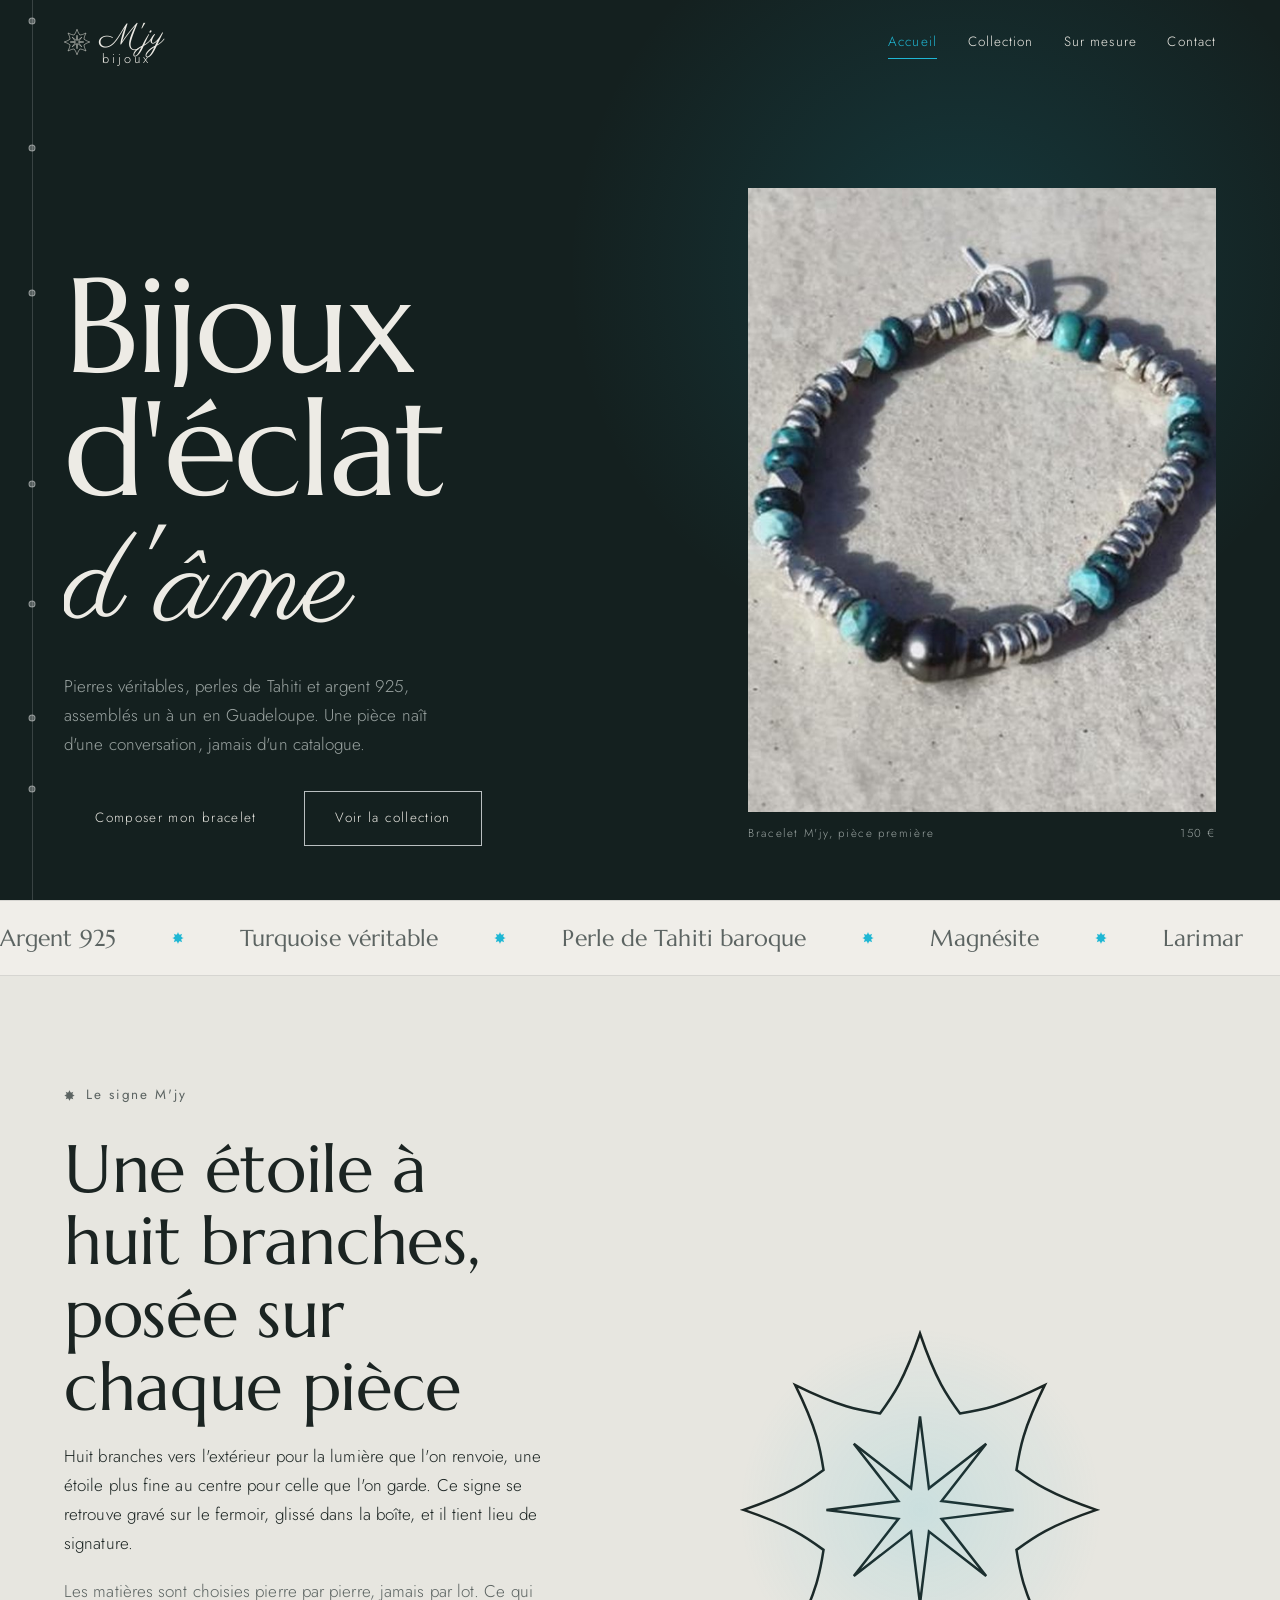
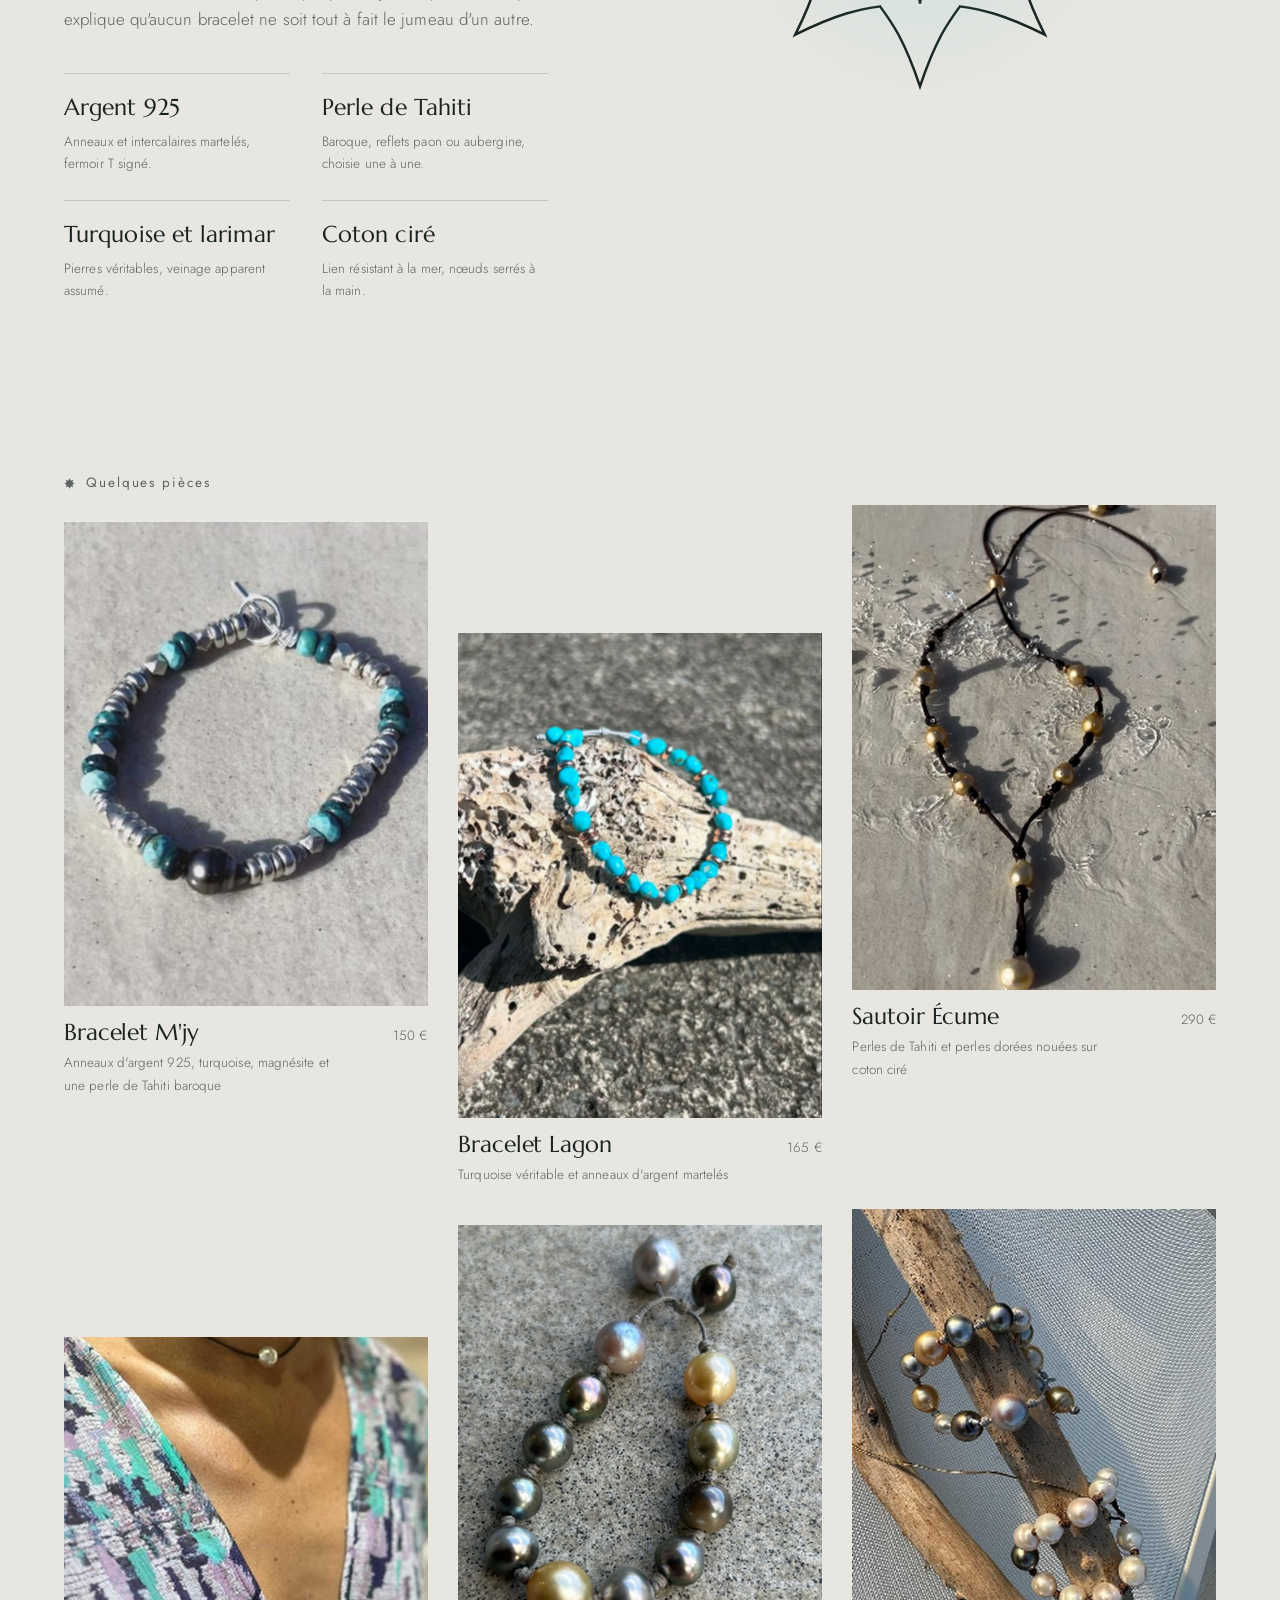
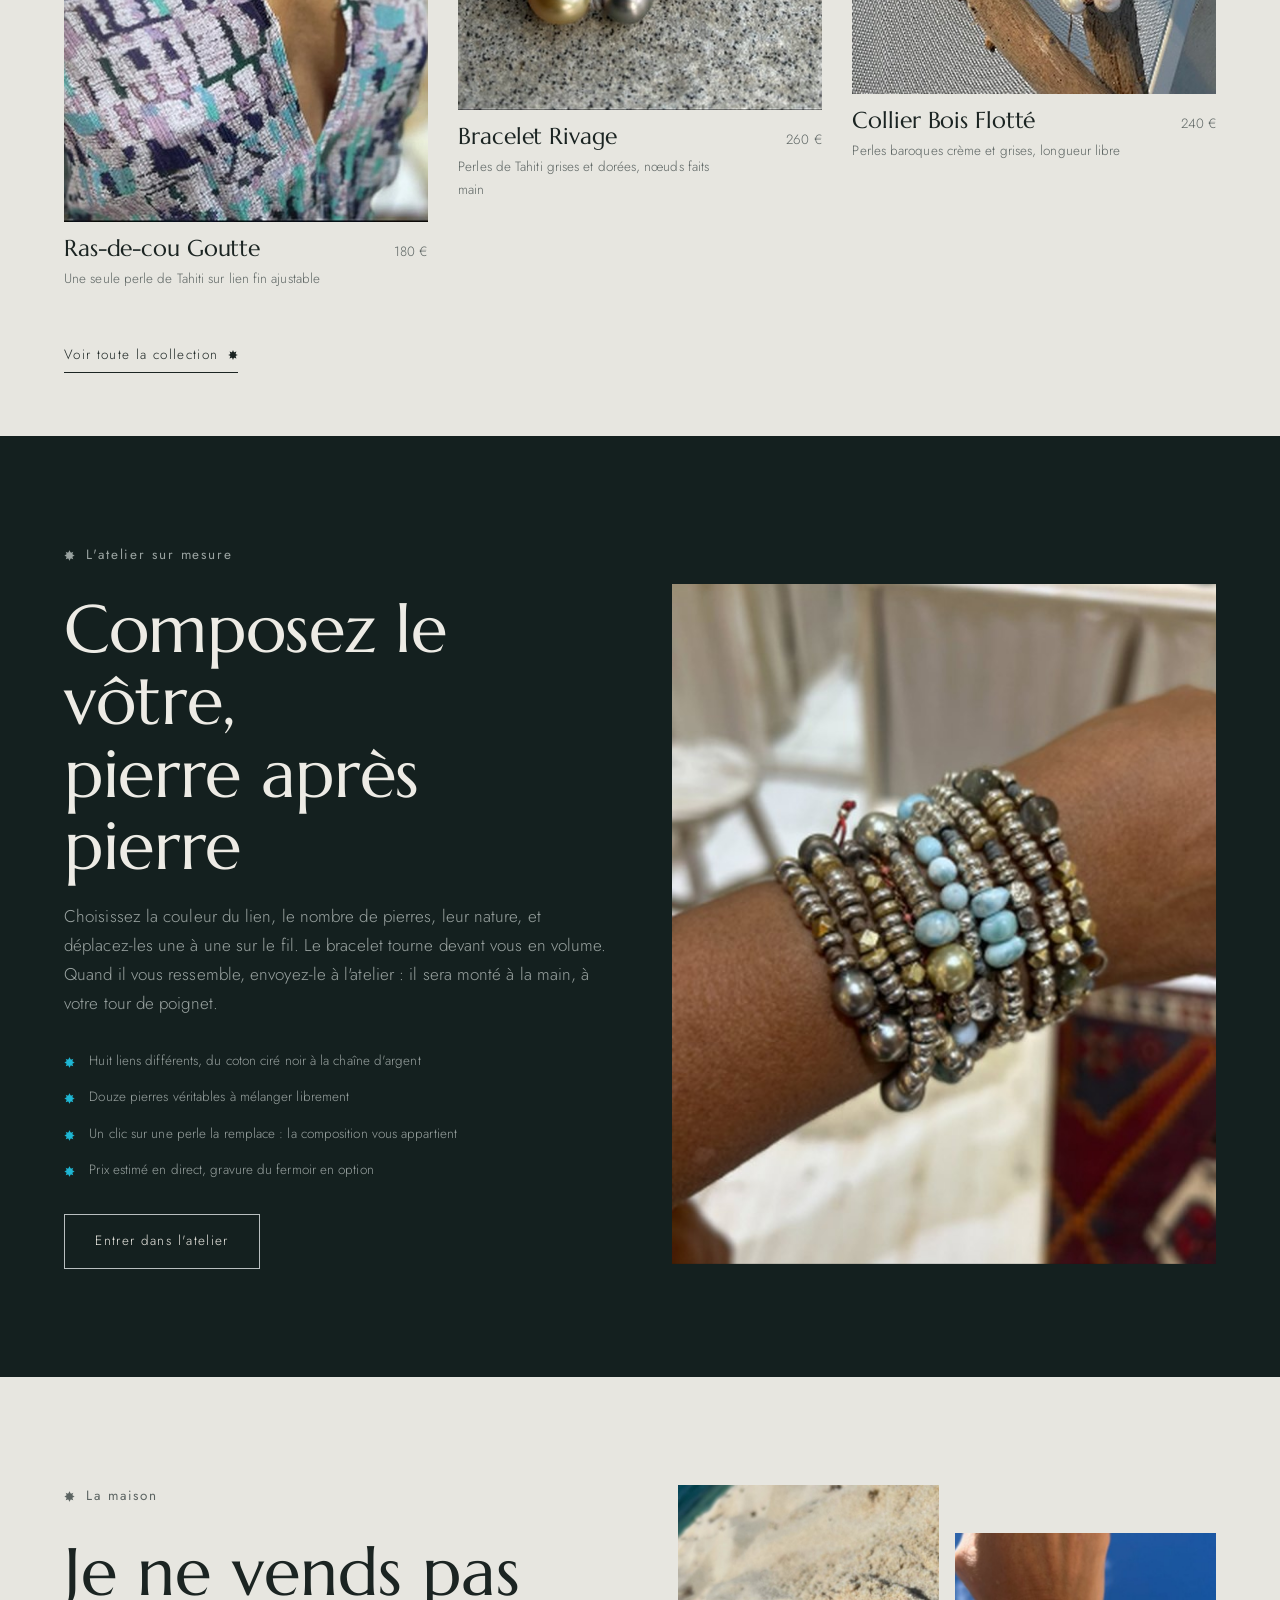
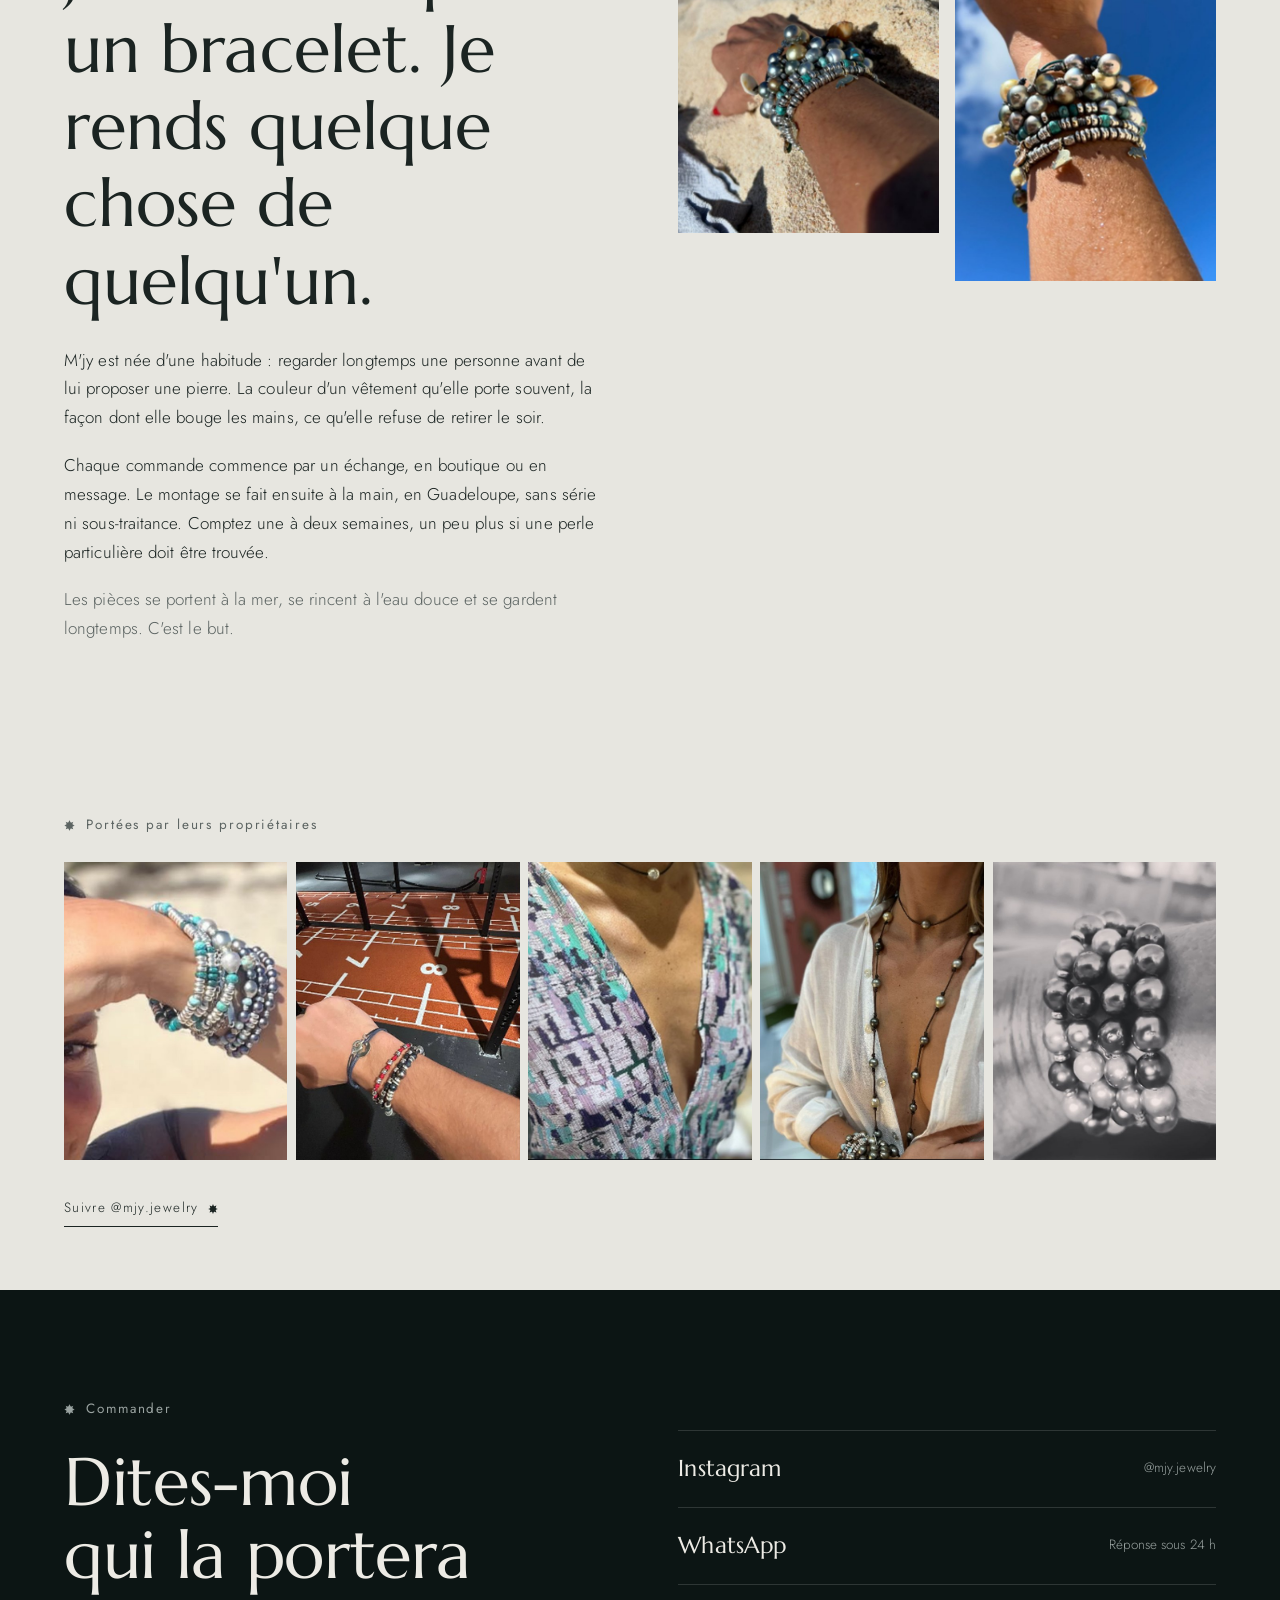
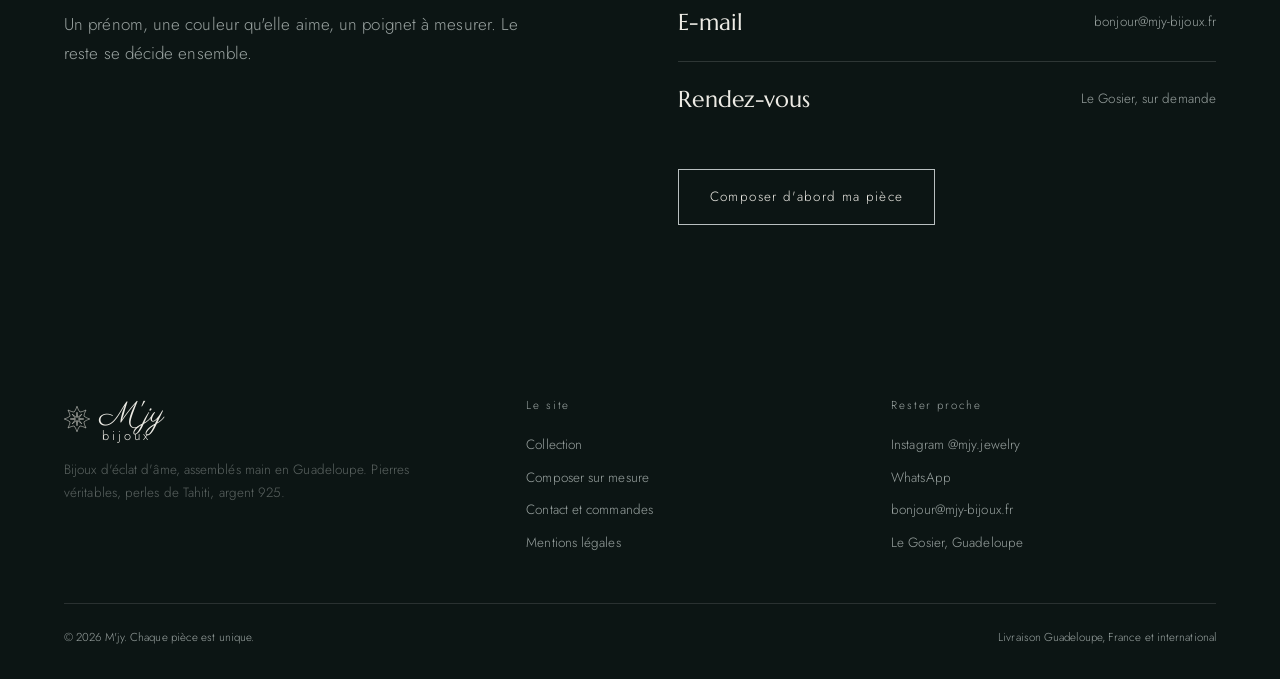
==== index.html @ ff3bfbbb "Add files via upload" ====
<!doctype html>
<html lang="fr">
<head>
<meta charset="utf-8">
<meta name="viewport" content="width=device-width, initial-scale=1">
<title>M'jy — Bijoux d'éclat d'âme, faits main en Guadeloupe</title>
<meta name="description" content="Bracelets, colliers et bracelets de cheville en pierres véritables, perles de Tahiti et argent 925. Composez votre bracelet sur mesure en 3D.">
<meta name="theme-color" content="#14201F">
<meta property="og:title" content="M'jy — Bijoux d'éclat d'âme, faits main en Guadeloupe">
<meta property="og:description" content="Bracelets, colliers et bracelets de cheville en pierres véritables, perles de Tahiti et argent 925. Composez votre bracelet sur mesure en 3D.">
<meta property="og:type" content="website">
<meta property="og:image" content="/assets/img/bracelet-signature.jpg">
<link rel="icon" href="/favicon.svg" type="image/svg+xml">
<link rel="preconnect" href="https://fonts.googleapis.com">
<link rel="preconnect" href="https://fonts.gstatic.com" crossorigin>
<link href="https://fonts.googleapis.com/css2?family=Marcellus&family=Jost:wght@200;300;400&family=Parisienne&display=swap" rel="stylesheet">
<link rel="stylesheet" href="/css/style.css">
</head>
<body class="fond-sombre">
<a class="saut-contenu" href="#contenu">Aller au contenu</a>
<svg width="0" height="0" style="position:absolute" aria-hidden="true" focusable="false">
  <symbol id="etoile" viewBox="0 0 200 200">
    <path d="M 100.00 2.00 C 108.84 28.02, 115.16 36.83, 122.20 46.41 C 133.94 44.61, 144.65 42.85, 169.30 30.70 C 157.15 55.35, 155.39 66.06, 153.59 77.80 C 163.17 84.84, 171.98 91.16, 198.00 100.00 C 171.98 108.84, 163.17 115.16, 153.59 122.20 C 155.39 133.94, 157.15 144.65, 169.30 169.30 C 144.65 157.15, 133.94 155.39, 122.20 153.59 C 115.16 163.17, 108.84 171.98, 100.00 198.00 C 91.16 171.98, 84.84 163.17, 77.80 153.59 C 66.06 155.39, 55.35 157.15, 30.70 169.30 C 42.85 144.65, 44.61 133.94, 46.41 122.20 C 36.83 115.16, 28.02 108.84, 2.00 100.00 C 28.02 91.16, 36.83 84.84, 46.41 77.80 C 44.61 66.06, 42.85 55.35, 30.70 30.70 C 55.35 42.85, 66.06 44.61, 77.80 46.41 C 84.84 36.83, 91.16 28.02, 100.00 2.00 Z"/>
    <path d="M 100.00 48.00 L 104.97 87.99 L 136.77 63.23 L 112.01 95.03 L 152.00 100.00 L 112.01 104.97 L 136.77 136.77 L 104.97 112.01 L 100.00 152.00 L 95.03 112.01 L 63.23 136.77 L 87.99 104.97 L 48.00 100.00 L 87.99 95.03 L 63.23 63.23 L 95.03 87.99 L 100.00 48.00 Z"/>
  </symbol>
</svg>
<div class="rideau" data-rideau>
  <svg class="rideau__etoile" viewBox="0 0 200 200" aria-hidden="true"><path d="M 100.00 2.00 C 108.84 28.02, 115.16 36.83, 122.20 46.41 C 133.94 44.61, 144.65 42.85, 169.30 30.70 C 157.15 55.35, 155.39 66.06, 153.59 77.80 C 163.17 84.84, 171.98 91.16, 198.00 100.00 C 171.98 108.84, 163.17 115.16, 153.59 122.20 C 155.39 133.94, 157.15 144.65, 169.30 169.30 C 144.65 157.15, 133.94 155.39, 122.20 153.59 C 115.16 163.17, 108.84 171.98, 100.00 198.00 C 91.16 171.98, 84.84 163.17, 77.80 153.59 C 66.06 155.39, 55.35 157.15, 30.70 169.30 C 42.85 144.65, 44.61 133.94, 46.41 122.20 C 36.83 115.16, 28.02 108.84, 2.00 100.00 C 28.02 91.16, 36.83 84.84, 46.41 77.80 C 44.61 66.06, 42.85 55.35, 30.70 30.70 C 55.35 42.85, 66.06 44.61, 77.80 46.41 C 84.84 36.83, 91.16 28.02, 100.00 2.00 Z"/><path d="M 100.00 48.00 L 104.97 87.99 L 136.77 63.23 L 112.01 95.03 L 152.00 100.00 L 112.01 104.97 L 136.77 136.77 L 104.97 112.01 L 100.00 152.00 L 95.03 112.01 L 63.23 136.77 L 87.99 104.97 L 48.00 100.00 L 87.99 95.03 L 63.23 63.23 L 95.03 87.99 L 100.00 48.00 Z"/></svg>
  <span class="sr-only" style="position:absolute;left:-9999px">Chargement</span>
</div>
<svg class="curseur" data-curseur viewBox="0 0 200 200" aria-hidden="true" style="fill:currentColor"><use href="#etoile"/></svg>
<div class="progression" data-progression><span></span></div>
<div class="fil" data-fil><span class="fil__remplissage" data-fil-remplissage></span></div>
<div class="message" data-message role="status" aria-live="polite"></div>
<header class="entete">
  <a class="marque" href="/" aria-label="M'jy, accueil">
    <svg class="etoile marque__etoile" aria-hidden="true" style="fill:none;stroke:currentColor;stroke-width:4"><use href="#etoile"/></svg>
    <span class="marque__nom">M'jy<small>bijoux</small></span>
  </a>
  <nav class="nav" aria-label="Navigation principale">
    <a href="/" aria-current="page">Accueil</a>
    <a href="/collection.html">Collection</a>
    <a href="/atelier.html">Sur mesure</a>
    <a href="/contact.html">Contact</a>
  </nav>
  <button class="bouton-menu" data-menu type="button" aria-expanded="false" aria-label="Ouvrir le menu"><span></span></button>
</header>

<main id="contenu">

  <section class="hero" data-perle="Ouverture">
    <span class="hero__lueur" aria-hidden="true"></span>
    <div class="enveloppe hero__grille">
      <div>
        <h1 class="hero__titre">
          <span class="mots"><span>Bijoux</span></span><br>
          <span class="mots"><span>d'éclat</span></span>
          <span class="mots"><span><em>d'âme</em></span></span>
        </h1>
        <p class="hero__sous">Pierres véritables, perles de Tahiti et argent 925, assemblés un à un en Guadeloupe. Une pièce naît d'une conversation, jamais d'un catalogue.</p>
        <div style="display:flex;gap:1rem;flex-wrap:wrap">
          <a class="bouton bouton--plein" href="/atelier.html">Composer mon bracelet</a>
          <a class="bouton bouton--clair" href="/collection.html">Voir la collection</a>
        </div>
      </div>
      <figure style="margin:0" data-parallaxe="26">
        <div class="hero__photo voile">
          <img src="/assets/img/bracelet-signature.jpg" alt="Bracelet M'jy en turquoise, magnésite et perle de Tahiti" width="780" height="993" fetchpriority="high">
        </div>
        <figcaption class="hero__legende"><span>Bracelet M'jy, pièce première</span><span>150 €</span></figcaption>
      </figure>
    </div>
    <span class="hero__defile" aria-hidden="true">Faites défiler</span>
  </section>

  <div class="bandeau" aria-hidden="true">
    <div class="bandeau__piste">
      <span>Argent 925 <svg class="etoile" aria-hidden="true" style="fill:currentColor"><use href="#etoile"/></svg> Turquoise véritable <svg class="etoile" aria-hidden="true" style="fill:currentColor"><use href="#etoile"/></svg> Perle de Tahiti baroque <svg class="etoile" aria-hidden="true" style="fill:currentColor"><use href="#etoile"/></svg> Magnésite <svg class="etoile" aria-hidden="true" style="fill:currentColor"><use href="#etoile"/></svg> Larimar <svg class="etoile" aria-hidden="true" style="fill:currentColor"><use href="#etoile"/></svg> Coton ciré <svg class="etoile" aria-hidden="true" style="fill:currentColor"><use href="#etoile"/></svg> Fait main en Guadeloupe <svg class="etoile" aria-hidden="true" style="fill:currentColor"><use href="#etoile"/></svg></span>
      <span>Argent 925 <svg class="etoile" aria-hidden="true" style="fill:currentColor"><use href="#etoile"/></svg> Turquoise véritable <svg class="etoile" aria-hidden="true" style="fill:currentColor"><use href="#etoile"/></svg> Perle de Tahiti baroque <svg class="etoile" aria-hidden="true" style="fill:currentColor"><use href="#etoile"/></svg> Magnésite <svg class="etoile" aria-hidden="true" style="fill:currentColor"><use href="#etoile"/></svg> Larimar <svg class="etoile" aria-hidden="true" style="fill:currentColor"><use href="#etoile"/></svg> Coton ciré <svg class="etoile" aria-hidden="true" style="fill:currentColor"><use href="#etoile"/></svg> Fait main en Guadeloupe <svg class="etoile" aria-hidden="true" style="fill:currentColor"><use href="#etoile"/></svg></span>
    </div>
  </div>

  <section class="section" data-perle="La signature">
    <div class="enveloppe signature">
      <div>
        <p class="intitule"><svg class="etoile" aria-hidden="true" style="fill:currentColor"><use href="#etoile"/></svg> Le signe M'jy</p>
        <h2 style="font-size:var(--t-xl);margin-bottom:1.2rem">Une étoile à huit branches,<br>posée sur chaque pièce</h2>
        <div class="mesure reveler">
          <p>Huit branches vers l'extérieur pour la lumière que l'on renvoie, une étoile plus fine au centre pour celle que l'on garde. Ce signe se retrouve gravé sur le fermoir, glissé dans la boîte, et il tient lieu de signature.</p>
          <p class="doux">Les matières sont choisies pierre par pierre, jamais par lot. Ce qui explique qu'aucun bracelet ne soit tout à fait le jumeau d'un autre.</p>
        </div>
        <dl class="matieres">
          <div><dt>Argent 925</dt><dd>Anneaux et intercalaires martelés, fermoir T signé.</dd></div>
          <div><dt>Perle de Tahiti</dt><dd>Baroque, reflets paon ou aubergine, choisie une à une.</dd></div>
          <div><dt>Turquoise et larimar</dt><dd>Pierres véritables, veinage apparent assumé.</dd></div>
          <div><dt>Coton ciré</dt><dd>Lien résistant à la mer, nœuds serrés à la main.</dd></div>
        </dl>
      </div>
      <div class="signature__etoile reveler reveler--delai-1" data-parallaxe="20">
        <svg viewBox="0 0 200 200" aria-hidden="true" style="fill:none;stroke:currentColor;stroke-width:1.4"><use href="#etoile"/></svg>
      </div>
    </div>
  </section>

  <section class="section section--serree" data-perle="Les pièces">
    <div class="enveloppe">
      <p class="intitule"><svg class="etoile" aria-hidden="true" style="fill:currentColor"><use href="#etoile"/></svg> Quelques pièces</p>
      <div class="pieces">
      <article class="piece  reveler">
        <div class="piece__cadre voile">
          <img src="/assets/img/bracelet-signature.jpg" alt="Bracelet M'jy — Anneaux d'argent 925, turquoise, magnésite et une perle de Tahiti baroque" loading="lazy" width="560" height="746">
          <span class="piece__etiquette">Pièce première</span>
        </div>
        <div class="piece__pied">
          <h3 class="piece__nom">Bracelet M'jy</h3>
          <span class="piece__prix">150 €</span>
        </div>
        <p class="piece__matiere">Anneaux d'argent 925, turquoise, magnésite et une perle de Tahiti baroque</p>
      </article>
      <article class="piece piece--haute reveler">
        <div class="piece__cadre voile">
          <img src="/assets/img/turquoise-bois.jpg" alt="Bracelet Lagon — Turquoise véritable et anneaux d'argent martelés" loading="lazy" width="560" height="746">
          <span class="piece__etiquette">Turquoise</span>
        </div>
        <div class="piece__pied">
          <h3 class="piece__nom">Bracelet Lagon</h3>
          <span class="piece__prix">165 €</span>
        </div>
        <p class="piece__matiere">Turquoise véritable et anneaux d'argent martelés</p>
      </article>
      <article class="piece piece--basse reveler">
        <div class="piece__cadre voile">
          <img src="/assets/img/collier-eau.jpg" alt="Sautoir Écume — Perles de Tahiti et perles dorées nouées sur coton ciré" loading="lazy" width="560" height="746">
          <span class="piece__etiquette">Sautoir</span>
        </div>
        <div class="piece__pied">
          <h3 class="piece__nom">Sautoir Écume</h3>
          <span class="piece__prix">290 €</span>
        </div>
        <p class="piece__matiere">Perles de Tahiti et perles dorées nouées sur coton ciré</p>
      </article>
      <article class="piece piece--haute reveler">
        <div class="piece__cadre voile">
          <img src="/assets/img/collier-ras-cou.jpg" alt="Ras-de-cou Goutte — Une seule perle de Tahiti sur lien fin ajustable" loading="lazy" width="560" height="746">
          <span class="piece__etiquette">Minimal</span>
        </div>
        <div class="piece__pied">
          <h3 class="piece__nom">Ras-de-cou Goutte</h3>
          <span class="piece__prix">180 €</span>
        </div>
        <p class="piece__matiere">Une seule perle de Tahiti sur lien fin ajustable</p>
      </article>
      <article class="piece  reveler">
        <div class="piece__cadre voile">
          <img src="/assets/img/bracelet-granit.jpg" alt="Bracelet Rivage — Perles de Tahiti grises et dorées, nœuds faits main" loading="lazy" width="560" height="746">
          <span class="piece__etiquette">Perles</span>
        </div>
        <div class="piece__pied">
          <h3 class="piece__nom">Bracelet Rivage</h3>
          <span class="piece__prix">260 €</span>
        </div>
        <p class="piece__matiere">Perles de Tahiti grises et dorées, nœuds faits main</p>
      </article>
      <article class="piece piece--basse reveler">
        <div class="piece__cadre voile">
          <img src="/assets/img/perles-bois.jpg" alt="Collier Bois Flotté — Perles baroques crème et grises, longueur libre" loading="lazy" width="560" height="746">
          <span class="piece__etiquette">Baroque</span>
        </div>
        <div class="piece__pied">
          <h3 class="piece__nom">Collier Bois Flotté</h3>
          <span class="piece__prix">240 €</span>
        </div>
        <p class="piece__matiere">Perles baroques crème et grises, longueur libre</p>
      </article>
      </div>
      <p style="margin-top:3rem"><a class="lien-souligne" href="/collection.html">Voir toute la collection <svg class="etoile" aria-hidden="true" style="fill:currentColor"><use href="#etoile"/></svg></a></p>
    </div>
  </section>

  <section class="section section--sombre" data-perle="Sur mesure">
    <div class="enveloppe sur-mesure">
      <div>
        <p class="intitule"><svg class="etoile" aria-hidden="true" style="fill:currentColor"><use href="#etoile"/></svg> L'atelier sur mesure</p>
        <h2 style="font-size:var(--t-xl);margin-bottom:1.2rem">Composez le vôtre,<br>pierre après pierre</h2>
        <p class="doux mesure">Choisissez la couleur du lien, le nombre de pierres, leur nature, et déplacez-les une à une sur le fil. Le bracelet tourne devant vous en volume. Quand il vous ressemble, envoyez-le à l'atelier : il sera monté à la main, à votre tour de poignet.</p>
        <ul class="sur-mesure__puces">
          <li><svg class="etoile" aria-hidden="true" style="fill:currentColor"><use href="#etoile"/></svg> Huit liens différents, du coton ciré noir à la chaîne d'argent</li>
          <li><svg class="etoile" aria-hidden="true" style="fill:currentColor"><use href="#etoile"/></svg> Douze pierres véritables à mélanger librement</li>
          <li><svg class="etoile" aria-hidden="true" style="fill:currentColor"><use href="#etoile"/></svg> Un clic sur une perle la remplace : la composition vous appartient</li>
          <li><svg class="etoile" aria-hidden="true" style="fill:currentColor"><use href="#etoile"/></svg> Prix estimé en direct, gravure du fermoir en option</li>
        </ul>
        <a class="bouton bouton--clair" href="/atelier.html">Entrer dans l'atelier</a>
      </div>
      <figure class="sur-mesure__visuel voile" style="margin:0" data-parallaxe="18">
        <img src="/assets/img/empilement-atelier.jpg" alt="Empilement de bracelets M'jy composés sur mesure" loading="lazy" width="560" height="748">
      </figure>
    </div>
  </section>

  <section class="section" data-perle="La maison">
    <div class="enveloppe maison">
      <div>
        <p class="intitule"><svg class="etoile" aria-hidden="true" style="fill:currentColor"><use href="#etoile"/></svg> La maison</p>
        <blockquote class="citation" style="margin:0 0 1.6rem">Je ne vends pas un bracelet. Je rends quelque chose de quelqu'un.</blockquote>
        <div class="mesure reveler">
          <p>M'jy est née d'une habitude : regarder longtemps une personne avant de lui proposer une pierre. La couleur d'un vêtement qu'elle porte souvent, la façon dont elle bouge les mains, ce qu'elle refuse de retirer le soir.</p>
          <p>Chaque commande commence par un échange, en boutique ou en message. Le montage se fait ensuite à la main, en Guadeloupe, sans série ni sous-traitance. Comptez une à deux semaines, un peu plus si une perle particulière doit être trouvée.</p>
          <p class="doux">Les pièces se portent à la mer, se rincent à l'eau douce et se gardent longtemps. C'est le but.</p>
        </div>
      </div>
      <div class="maison__photos">
        <figure class="voile"><img src="/assets/img/poignet-sable.jpg" alt="Bracelets M'jy portés au poignet sur le sable" loading="lazy" width="560" height="746"></figure>
        <figure class="voile"><img src="/assets/img/poignet-ciel.jpg" alt="Empilement de bracelets M'jy en plein soleil" loading="lazy" width="560" height="748"></figure>
      </div>
    </div>
  </section>

  <section class="section section--serree" data-perle="Portées">
    <div class="enveloppe">
      <p class="intitule"><svg class="etoile" aria-hidden="true" style="fill:currentColor"><use href="#etoile"/></svg> Portées par leurs propriétaires</p>
      <div class="ruban">
        <figure class="voile"><img src="/assets/img/poignet-empile.jpg" alt="Bracelets superposés au poignet" loading="lazy" width="560" height="746"></figure>
        <figure class="voile"><img src="/assets/img/poignet-terrain.jpg" alt="Bracelets M'jy portés au quotidien" loading="lazy" width="560" height="737"></figure>
        <figure class="voile"><img src="/assets/img/collier-ras-cou.jpg" alt="Ras-de-cou perle de Tahiti" loading="lazy" width="560" height="650"></figure>
        <figure class="voile"><img src="/assets/img/sautoir-chemise.jpg" alt="Sautoir porté sur une chemise blanche" loading="lazy" width="560" height="748"></figure>
        <figure class="voile"><img src="/assets/img/perles-noires.jpg" alt="Gros plan sur des perles sombres" loading="lazy" width="560" height="748"></figure>
      </div>
      <p style="margin-top:2rem"><a class="lien-souligne" href="https://www.instagram.com/mjy.jewelry/" target="_blank" rel="noopener">Suivre @mjy.jewelry <svg class="etoile" aria-hidden="true" style="fill:currentColor"><use href="#etoile"/></svg></a></p>
    </div>
  </section>

  <section class="section section--nuit" data-perle="Contact">
    <div class="enveloppe contact">
      <div>
        <p class="intitule"><svg class="etoile" aria-hidden="true" style="fill:currentColor"><use href="#etoile"/></svg> Commander</p>
        <h2 style="font-size:var(--t-xl)">Dites-moi<br>qui la portera</h2>
        <p class="doux mesure--courte" style="margin-top:1.2rem">Un prénom, une couleur qu'elle aime, un poignet à mesurer. Le reste se décide ensemble.</p>
      </div>
      <div>
        <ul class="contact__canaux">
          <li><a href="https://www.instagram.com/mjy.jewelry/" target="_blank" rel="noopener"><span>Instagram</span><span>@mjy.jewelry</span></a></li>
          <li><a href="https://wa.me/590690000000" target="_blank" rel="noopener"><span>WhatsApp</span><span>Réponse sous 24 h</span></a></li>
          <li><a href="mailto:bonjour@mjy-bijoux.fr"><span>E-mail</span><span>bonjour@mjy-bijoux.fr</span></a></li>
          <li><a href="/contact.html"><span>Rendez-vous</span><span>Le Gosier, sur demande</span></a></li>
        </ul>
        <p style="margin-top:2rem"><a class="bouton bouton--clair" href="/atelier.html">Composer d'abord ma pièce</a></p>
      </div>
    </div>
  </section>

</main>
<footer class="pied">
  <div class="enveloppe">
    <div class="pied__haut">
      <div>
        <a class="marque" href="/" style="margin-bottom:1rem">
          <svg class="etoile marque__etoile" aria-hidden="true" style="fill:none;stroke:currentColor;stroke-width:4"><use href="#etoile"/></svg>
          <span class="marque__nom">M'jy<small>bijoux</small></span>
        </a>
        <p class="doux mesure--courte" style="font-size:var(--t-s)">Bijoux d'éclat d'âme, assemblés main en Guadeloupe. Pierres véritables, perles de Tahiti, argent 925.</p>
      </div>
      <div>
        <p class="pied__titre">Le site</p>
        <ul class="pied__liens">
          <li><a href="/collection.html">Collection</a></li>
          <li><a href="/atelier.html">Composer sur mesure</a></li>
          <li><a href="/contact.html">Contact et commandes</a></li>
          <li><a href="/mentions.html">Mentions légales</a></li>
        </ul>
      </div>
      <div>
        <p class="pied__titre">Rester proche</p>
        <ul class="pied__liens">
          <li><a href="https://www.instagram.com/mjy.jewelry/" target="_blank" rel="noopener">Instagram @mjy.jewelry</a></li>
          <li><a href="https://wa.me/590690000000" target="_blank" rel="noopener">WhatsApp</a></li>
          <li><a href="mailto:bonjour@mjy-bijoux.fr">bonjour@mjy-bijoux.fr</a></li>
          <li><a href="/contact.html">Le Gosier, Guadeloupe</a></li>
        </ul>
      </div>
    </div>
    <div class="pied__bas">
      <span>© <span data-annee>2026</span> M'jy. Chaque pièce est unique.</span>
      <span>Livraison Guadeloupe, France et international</span>
    </div>
  </div>
</footer>
<script src="/js/main.js"></script>
</body>
</html>
---- css/style.css ----
/* =========================================================
   M'jy — bijoux d'éclat d'âme
   Feuille de style unique. Tokens en haut, sections ensuite.
   ========================================================= */

/* ---------- 1. Tokens ---------- */
:root{
  /* Couleurs — tirées des matières : perle de Tahiti, turquoise, argent 925, sable mouillé */
  --encre:#14201F;          /* vert-noir profond d'une perle de Tahiti */
  --encre-nuit:#0C1514;
  --sel:#E7E6E0;            /* pierre pâle, fond des photos de l'atelier */
  --sel-clair:#F0EEE9;
  --sable:#D7D2C6;
  --lagon:#1FB7D4;          /* le turquoise du logo, employé avec parcimonie */
  --lagon-profond:#0E7E96;
  --aubergine:#54464F;      /* reflet d'une perle baroque */
  --argent:#B9BFC0;
  --argent-clair:#DDE1E1;

  --texte:#1B2422;
  --texte-doux:#5C6462;
  --texte-inverse:#EDEBE5;
  --texte-inverse-doux:#9AA3A1;

  /* Typographie */
  --display:"Marcellus", "Times New Roman", serif;
  --courant:"Jost", "Helvetica Neue", Arial, sans-serif;
  --signature:"Parisienne", cursive;

  --t-xs:0.72rem;
  --t-s:0.84rem;
  --t-base:1.0625rem;
  --t-md:clamp(1.25rem, 1.8vw, 1.5rem);
  --t-lg:clamp(1.7rem, 3.2vw, 2.4rem);
  --t-xl:clamp(2.3rem, 5.4vw, 4.2rem);
  --t-hero:clamp(3rem, 10.5vw, 8.6rem);

  /* Rythme */
  --marge:clamp(1.25rem, 5vw, 5.5rem);
  --fil:clamp(1.25rem, 5vw, 5.5rem); /* position du fil vertical */
  --section-y:clamp(5rem, 12vh, 10rem);
  --max:1440px;

  --lent:1.1s cubic-bezier(.19,1,.22,1);
  --moyen:.6s cubic-bezier(.19,1,.22,1);
  --court:.3s cubic-bezier(.4,0,.2,1);
}

/* ---------- 2. Base ---------- */
*,*::before,*::after{box-sizing:border-box}
html{-webkit-text-size-adjust:100%}
body{
  margin:0;
  background:var(--sel);
  color:var(--texte);
  font-family:var(--courant);
  font-weight:300;
  font-size:var(--t-base);
  line-height:1.7;
  letter-spacing:.005em;
  overflow-x:hidden;
  -webkit-font-smoothing:antialiased;
}
body.est-charge{}
body.fige{overflow:hidden}

img{max-width:100%;display:block}
a{color:inherit;text-decoration:none}
button{font:inherit;color:inherit;background:none;border:0;cursor:pointer}
h1,h2,h3,h4{font-family:var(--display);font-weight:400;line-height:1.08;margin:0;letter-spacing:-.005em}
p{margin:0 0 1.1em}
p:last-child{margin-bottom:0}

::selection{background:var(--lagon);color:#fff}

:focus-visible{
  outline:1px solid var(--lagon);
  outline-offset:4px;
}

.saut-contenu{
  position:absolute;left:-999px;top:0;z-index:999;
  background:var(--encre);color:var(--texte-inverse);padding:.8rem 1.2rem;
}
.saut-contenu:focus{left:0}

/* ---------- 3. Grille et sections ---------- */
.enveloppe{
  max-width:var(--max);
  margin:0 auto;
  padding-inline:var(--marge);
  position:relative;
}
.section{padding-block:var(--section-y);position:relative}
.section--serree{padding-block:clamp(3rem,7vh,5.5rem)}
.section--sombre{background:var(--encre);color:var(--texte-inverse)}
.section--sombre h1,.section--sombre h2,.section--sombre h3{color:var(--texte-inverse)}
.section--nuit{background:var(--encre-nuit);color:var(--texte-inverse)}

.intitule{
  font-size:var(--t-s);
  letter-spacing:.14em;
  color:var(--texte-doux);
  font-weight:400;
  margin-bottom:1.6rem;
  display:flex;align-items:center;gap:.7rem;
}
.section--sombre .intitule,.section--nuit .intitule{color:var(--texte-inverse-doux)}
.intitule .etoile{width:11px;height:11px;flex:none}

.mesure{max-width:62ch}
.mesure--courte{max-width:46ch}
.doux{color:var(--texte-doux)}
.section--sombre .doux,.section--nuit .doux{color:var(--texte-inverse-doux)}

/* ---------- 4. Étoile (motif signature) ---------- */
.etoile{display:inline-block;vertical-align:middle;color:inherit}
.etoile path{vector-effect:non-scaling-stroke}

/* ---------- 5. Le fil (colonne vertébrale du site) ---------- */
.fil{
  position:fixed;
  top:0;bottom:0;
  left:calc(var(--fil) * .5);
  width:1px;
  background:rgba(27,36,34,.14);
  z-index:40;
  pointer-events:none;
}
body.fond-sombre .fil{background:rgba(255,255,255,.16)}
.fil__remplissage{
  position:absolute;top:0;left:0;width:100%;
  height:0;
  background:linear-gradient(180deg,var(--lagon-profond),var(--lagon));
  transform-origin:top;
  will-change:height;
}
.fil__perle{
  position:fixed;
  left:calc(var(--fil) * .5);
  width:7px;height:7px;border-radius:50%;
  translate:-50% -50%;
  background:var(--sable);
  border:1px solid rgba(27,36,34,.25);
  z-index:41;
  transition:background .5s ease, box-shadow .5s ease, scale .5s var(--lent);
  pointer-events:none;
}
body.fond-sombre .fil__perle{background:rgba(255,255,255,.28);border-color:rgba(255,255,255,.4)}
.fil__perle.est-active{
  background:var(--lagon);
  border-color:var(--lagon);
  scale:1.5;
  box-shadow:0 0 0 4px rgba(31,183,212,.16);
}
@media (max-width:900px){.fil,.fil__perle{display:none}}

/* barre de progression mobile */
.progression{
  position:fixed;top:0;left:0;height:2px;width:100%;
  background:transparent;z-index:60;display:none;
}
.progression span{display:block;height:100%;width:0;background:var(--lagon)}
@media (max-width:900px){.progression{display:block}}

/* ---------- 6. Curseur étoile ---------- */
.curseur{
  position:fixed;top:0;left:0;z-index:200;
  width:34px;height:34px;margin:-17px 0 0 -17px;
  pointer-events:none;opacity:0;
  color:var(--encre);
  transition:opacity .4s ease, scale .4s var(--lent), color .4s ease;
  mix-blend-mode:normal;
}
.curseur.est-visible{opacity:.85}
.curseur.sur-lien{scale:1.9;color:var(--lagon)}
body.fond-sombre .curseur{color:var(--argent-clair)}
@media (hover:none),(max-width:900px){.curseur{display:none}}

/* ---------- 7. Préchargement ---------- */
.rideau{
  position:fixed;inset:0;z-index:300;
  background:var(--encre);
  display:grid;place-items:center;
  transition:opacity .9s ease .35s, visibility 0s linear 1.25s;
}
.rideau.est-parti{opacity:0;visibility:hidden}
.rideau__etoile{width:86px;height:86px;color:var(--argent-clair)}
.rideau__etoile path{
  fill:none;stroke:currentColor;stroke-width:1.2;
  stroke-dasharray:1200;stroke-dashoffset:1200;
  animation:tracer 1.5s cubic-bezier(.65,0,.35,1) forwards;
}
.rideau__etoile path:nth-child(2){animation-delay:.25s}
@keyframes tracer{to{stroke-dashoffset:0}}

/* ---------- 8. En-tête ---------- */
.entete{
  position:fixed;top:0;left:0;right:0;z-index:80;
  display:flex;align-items:center;justify-content:space-between;
  gap:1rem;
  padding:1.15rem var(--marge);
  transition:background .5s ease, padding .5s ease, border-color .5s ease;
  border-bottom:1px solid transparent;
}
.entete.est-posee{
  background:rgba(231,230,224,.86);
  backdrop-filter:blur(14px);
  border-bottom-color:rgba(27,36,34,.1);
  padding-block:.7rem;
}
body.fond-sombre .entete{color:var(--texte-inverse)}
body.fond-sombre .entete.est-posee{
  background:rgba(12,21,20,.8);
  border-bottom-color:rgba(255,255,255,.12);
}
.marque{display:flex;align-items:center;gap:.6rem;line-height:1}
.marque__etoile{width:26px;height:26px}
.marque__nom{
  font-family:var(--signature);
  font-size:1.9rem;
  line-height:1;
  padding-top:.25rem;
}
.marque__nom small{font-size:.42em;letter-spacing:.24em;font-family:var(--courant);display:block;padding-left:.15em}

.nav{display:flex;align-items:center;gap:clamp(1rem,2.4vw,2.2rem);font-size:var(--t-s);letter-spacing:.08em}
.nav a{position:relative;padding-block:.35rem}
.nav a::after{
  content:"";position:absolute;left:0;right:100%;bottom:0;height:1px;
  background:currentColor;transition:right var(--moyen);
}
.nav a:hover::after,.nav a[aria-current="page"]::after{right:0}
.nav a[aria-current="page"]{color:var(--lagon-profond)}
body.fond-sombre .nav a[aria-current="page"]{color:var(--lagon)}

.bouton-menu{display:none;width:34px;height:34px;align-items:center;justify-content:center}
.bouton-menu span{display:block;width:22px;height:1px;background:currentColor;position:relative}
.bouton-menu span::before,.bouton-menu span::after{
  content:"";position:absolute;left:0;width:22px;height:1px;background:currentColor;transition:transform var(--court)
}
.bouton-menu span::before{top:-6px}
.bouton-menu span::after{top:6px}
.menu-ouvert .bouton-menu span{background:transparent}
.menu-ouvert .bouton-menu span::before{transform:translateY(6px) rotate(45deg)}
.menu-ouvert .bouton-menu span::after{transform:translateY(-6px) rotate(-45deg)}

@media (max-width:820px){
  .bouton-menu{display:flex}
  .nav{
    position:fixed;inset:0;
    background:var(--encre);color:var(--texte-inverse);
    flex-direction:column;justify-content:center;align-items:flex-start;
    padding:0 var(--marge);gap:.4rem;
    clip-path:inset(0 0 100% 0);
    transition:clip-path .8s cubic-bezier(.76,0,.24,1);
    font-size:clamp(2rem,9vw,3rem);font-family:var(--display);letter-spacing:0;
  }
  .menu-ouvert .nav{clip-path:inset(0 0 0 0)}
  .nav a{padding-block:.3rem}
}

/* ---------- 9. Hero ---------- */
.hero{
  position:relative;
  min-height:100svh;
  background:var(--encre);
  color:var(--texte-inverse);
  display:flex;align-items:flex-end;
  padding-bottom:clamp(2rem,6vh,4.5rem);
  overflow:hidden;
}
.hero__lueur{
  position:absolute;top:-20%;right:-10%;width:70vw;height:70vw;
  background:radial-gradient(circle at 50% 50%, rgba(31,183,212,.16), transparent 62%);
  pointer-events:none;
}
.hero__grille{
  position:relative;width:100%;
  display:grid;
  grid-template-columns:minmax(0,1.15fr) minmax(0,.85fr);
  gap:clamp(1.5rem,4vw,4rem);
  align-items:end;
}
.hero__titre{
  font-size:var(--t-hero);
  line-height:.92;
  letter-spacing:-.02em;
  margin-bottom:1.4rem;
}
.hero__titre em{font-style:normal;font-family:var(--signature);letter-spacing:0;padding-right:.08em}
.hero__sous{max-width:40ch;color:var(--texte-inverse-doux);margin-bottom:2rem}
.hero__photo{
  position:relative;
  aspect-ratio:3/4;
  overflow:hidden;
  background:var(--encre-nuit);
}
.hero__photo img{width:100%;height:100%;object-fit:cover;scale:1.08}
.hero__legende{
  font-size:var(--t-xs);letter-spacing:.14em;color:var(--texte-inverse-doux);
  margin-top:.8rem;display:flex;justify-content:space-between;gap:1rem;
}
.hero__defile{
  position:absolute;bottom:clamp(2rem,6vh,4.5rem);right:calc(var(--marge) * .3);
  writing-mode:vertical-rl;font-size:var(--t-xs);letter-spacing:.2em;
  color:var(--texte-inverse-doux);display:flex;align-items:center;gap:.8rem;
}
.hero__defile::after{content:"";width:1px;height:54px;background:linear-gradient(var(--lagon),transparent)}
@media (max-width:1280px){.hero__defile{display:none}}
@media (max-width:820px){
  .hero{align-items:center;padding-top:7rem}
  .hero__grille{grid-template-columns:1fr;gap:2.5rem}
  .hero__photo{max-width:78%;margin-left:auto}
  .hero__defile{display:none}
}

/* ---------- 10. Bandeau matières ---------- */
.bandeau{
  border-block:1px solid rgba(27,36,34,.12);
  overflow:hidden;padding-block:1.1rem;
  background:var(--sel-clair);
}
.section--sombre .bandeau{border-color:rgba(255,255,255,.12);background:transparent}
.bandeau__piste{
  display:flex;gap:3.5rem;width:max-content;
  animation:glisser 46s linear infinite;
  font-family:var(--display);font-size:var(--t-md);
  color:var(--texte-doux);white-space:nowrap;
}
.bandeau__piste span{display:flex;align-items:center;gap:3.5rem}
.bandeau__piste .etoile{width:12px;height:12px;color:var(--lagon)}
@keyframes glisser{from{transform:translateX(0)}to{transform:translateX(-50%)}}

/* ---------- 11. Révélations au défilement ---------- */
.reveler{opacity:0;transform:translateY(22px);transition:opacity var(--lent),transform var(--lent)}
.reveler.est-vue{opacity:1;transform:none}
.reveler--delai-1{transition-delay:.1s}
.reveler--delai-2{transition-delay:.2s}
.reveler--delai-3{transition-delay:.3s}

.voile{position:relative;overflow:hidden}
.voile img{transform:scale(1.14);transition:transform 1.6s cubic-bezier(.19,1,.22,1)}
.voile::after{
  content:"";position:absolute;inset:0;background:var(--sel);
  transform-origin:bottom;transition:transform 1.25s cubic-bezier(.76,0,.24,1);
}
.section--sombre .voile::after,.section--nuit .voile::after{background:var(--encre)}
.voile.est-vue::after{transform:scaleY(0)}
.voile.est-vue img{transform:scale(1)}

/* mots qui montent (titre) */
.mots{display:inline-block;overflow:hidden;vertical-align:bottom}
.mots > span{display:inline-block;transform:translateY(110%);transition:transform 1s cubic-bezier(.19,1,.22,1)}
.est-vue .mots > span,.mots.est-vue > span{transform:none}

/* ---------- 12. Boutons et liens ---------- */
.lien-souligne{
  display:inline-flex;align-items:center;gap:.6rem;
  font-size:var(--t-s);letter-spacing:.1em;
  padding-bottom:.35rem;border-bottom:1px solid currentColor;
  transition:gap var(--court),color var(--court);
}
.lien-souligne .etoile{width:10px;height:10px;transition:rotate .6s var(--lent)}
.lien-souligne:hover{gap:1rem;color:var(--lagon-profond)}
.lien-souligne:hover .etoile{rotate:45deg}
.section--sombre .lien-souligne:hover,.section--nuit .lien-souligne:hover{color:var(--lagon)}

.bouton{
  display:inline-flex;align-items:center;justify-content:center;gap:.7rem;
  padding:.95rem 1.9rem;
  border:1px solid var(--encre);
  font-size:var(--t-s);letter-spacing:.1em;
  position:relative;overflow:hidden;isolation:isolate;
  transition:color var(--moyen),border-color var(--moyen);
}
.bouton::before{
  content:"";position:absolute;inset:0;z-index:-1;background:var(--encre);
  transform:scaleY(0);transform-origin:bottom;transition:transform var(--moyen);
}
.bouton:hover{color:var(--sel)}
.bouton:hover::before{transform:scaleY(1)}
.bouton--plein{background:var(--encre);color:var(--sel)}
.bouton--plein::before{background:var(--lagon);transform:scaleY(0)}
.bouton--plein:hover{color:var(--encre);border-color:var(--lagon)}
.bouton--clair{border-color:var(--argent);color:var(--texte-inverse)}
.bouton--clair::before{background:var(--sel)}
.bouton--clair:hover{color:var(--encre);border-color:var(--sel)}
.bouton[disabled]{opacity:.4;pointer-events:none}

/* ---------- 13. Signature / matières ---------- */
.signature{
  display:grid;grid-template-columns:minmax(0,.9fr) minmax(0,1.1fr);
  gap:clamp(2rem,6vw,5rem);align-items:center;
}
.signature__etoile{position:relative;display:grid;place-items:center}
.signature__etoile svg{width:min(78%,360px);height:auto;color:var(--texte)}
.signature__etoile svg path{fill:none;stroke:currentColor;stroke-width:1}
.signature__etoile::after{
  content:"";position:absolute;width:62%;aspect-ratio:1;border-radius:50%;
  background:radial-gradient(circle,rgba(31,183,212,.14),transparent 70%);
}
.matieres{list-style:none;margin:2.4rem 0 0;padding:0;
  display:grid;grid-template-columns:repeat(auto-fit,minmax(200px,1fr));gap:1.6rem 2rem}
.matieres > div{border-top:1px solid rgba(27,36,34,.16);padding-top:.9rem}
.section--sombre .matieres > div,.section--nuit .matieres > div{border-top-color:rgba(255,255,255,.16)}
.matieres dt{font-family:var(--display);font-size:var(--t-md);margin-bottom:.25rem}
.matieres dd{margin:0;font-size:var(--t-s);color:var(--texte-doux);line-height:1.6}
.section--sombre .matieres dd,.section--nuit .matieres dd{color:var(--texte-inverse-doux)}
@media (max-width:820px){.signature{grid-template-columns:1fr}.signature__etoile{order:-1}}

/* ---------- 14. Pièces (collection) ---------- */
.pieces{
  display:grid;grid-template-columns:repeat(12,1fr);
  gap:clamp(1.2rem,3vw,2.6rem) clamp(1rem,2.4vw,2rem);
}
.piece{grid-column:span 4;display:flex;flex-direction:column}
.piece--haute{margin-top:clamp(2rem,9vw,7rem)}
.piece--basse{margin-top:clamp(-1rem,-3vw,-3rem)}
.piece--large{grid-column:span 6}
.piece__cadre{position:relative;overflow:hidden;aspect-ratio:3/4;background:var(--sable)}
.piece__cadre img{width:100%;height:100%;object-fit:cover;transition:transform 1.4s var(--lent)}
.piece:hover .piece__cadre img{transform:scale(1.045)}
.piece__etiquette{
  position:absolute;left:0;bottom:0;
  background:var(--sel);color:var(--texte);
  padding:.45rem .9rem;font-size:var(--t-xs);letter-spacing:.12em;
  transform:translateY(100%);transition:transform var(--moyen);
}
.piece:hover .piece__etiquette,.piece:focus-within .piece__etiquette{transform:none}
.piece__pied{display:flex;justify-content:space-between;align-items:baseline;gap:1rem;margin-top:.9rem}
.piece__nom{font-family:var(--display);font-size:var(--t-md)}
.piece__prix{font-size:var(--t-s);color:var(--texte-doux);white-space:nowrap}
.piece__matiere{font-size:var(--t-s);color:var(--texte-doux);margin-top:.25rem;max-width:34ch}
@media (max-width:900px){.piece{grid-column:span 6}.piece--large{grid-column:span 12}}
@media (max-width:560px){
  .piece,.piece--large{grid-column:span 12}
  .piece--haute,.piece--basse{margin-top:0}
}

/* ---------- 15. Sur-mesure (teaser) ---------- */
.sur-mesure{
  display:grid;grid-template-columns:minmax(0,1fr) minmax(0,1fr);
  gap:clamp(2rem,5vw,4.5rem);align-items:center;
}
.sur-mesure__visuel{position:relative;aspect-ratio:4/5;overflow:hidden}
.sur-mesure__visuel img{width:100%;height:100%;object-fit:cover}
.sur-mesure__puces{list-style:none;margin:2rem 0;padding:0;display:grid;gap:.85rem}
.sur-mesure__puces li{display:flex;gap:.9rem;align-items:flex-start;font-size:var(--t-s);color:var(--texte-inverse-doux)}
.sur-mesure__puces .etoile{width:11px;height:11px;margin-top:.45rem;flex:none;color:var(--lagon)}
@media (max-width:820px){.sur-mesure{grid-template-columns:1fr}}

/* ---------- 16. La maison ---------- */
.citation{
  font-family:var(--display);
  font-size:var(--t-xl);
  line-height:1.15;
  max-width:18ch;
}
.maison{display:grid;grid-template-columns:minmax(0,1fr) minmax(0,1fr);gap:clamp(2rem,6vw,5rem);align-items:start}
.maison__photos{display:grid;grid-template-columns:1fr 1fr;gap:1rem;align-items:start}
.maison__photos figure{margin:0;overflow:hidden;aspect-ratio:3/4}
.maison__photos figure:nth-child(2){margin-top:3rem}
.maison__photos img{width:100%;height:100%;object-fit:cover}
@media (max-width:820px){.maison{grid-template-columns:1fr}}

/* ---------- 17. Bande d'images (lifestyle) ---------- */
.ruban{display:grid;grid-template-columns:repeat(auto-fit,minmax(170px,1fr));gap:.55rem}
.ruban figure{margin:0;overflow:hidden;aspect-ratio:3/4}
.ruban img{width:100%;height:100%;object-fit:cover;filter:saturate(.94);transition:filter var(--moyen),transform 1.2s var(--lent)}
.ruban figure:hover img{filter:saturate(1.05);transform:scale(1.04)}

/* ---------- 18. Contact ---------- */
.contact{display:grid;grid-template-columns:minmax(0,1fr) minmax(0,1fr);gap:clamp(2rem,6vw,5rem)}
.contact__canaux{list-style:none;padding:0;margin:2rem 0 0;display:grid;gap:0}
.contact__canaux li{border-top:1px solid rgba(255,255,255,.14)}
.contact__canaux a{display:flex;justify-content:space-between;align-items:center;gap:1rem;padding:1.15rem 0;transition:padding var(--moyen)}
.contact__canaux a:hover{padding-inline:.6rem;color:var(--lagon)}
.contact__canaux span:first-child{font-family:var(--display);font-size:var(--t-md)}
.contact__canaux span:last-child{font-size:var(--t-s);color:var(--texte-inverse-doux)}

.formulaire{display:grid;gap:1.4rem}
.champ{display:grid;gap:.45rem}
.champ label{font-size:var(--t-xs);letter-spacing:.12em;color:var(--texte-doux)}
.champ input,.champ textarea,.champ select{
  font:inherit;font-size:var(--t-s);color:inherit;
  background:transparent;border:0;border-bottom:1px solid rgba(27,36,34,.25);
  padding:.6rem 0;border-radius:0;transition:border-color var(--court);
}
.section--sombre .champ input,.section--sombre .champ textarea,.section--sombre .champ select{
  border-bottom-color:rgba(255,255,255,.22)
}
.champ input:focus,.champ textarea:focus,.champ select:focus{outline:none;border-bottom-color:var(--lagon)}
.champ textarea{resize:vertical;min-height:110px}
.note-formulaire{font-size:var(--t-xs);color:var(--texte-doux);line-height:1.6}
@media (max-width:820px){.contact{grid-template-columns:1fr}}

/* ---------- 19. Pied de page ---------- */
.pied{background:var(--encre-nuit);color:var(--texte-inverse);padding-block:clamp(3rem,7vh,5rem) 2rem}
.pied__haut{display:grid;grid-template-columns:minmax(0,1.3fr) repeat(2,minmax(0,1fr));gap:2.5rem;padding-bottom:3rem}
.pied__liens{list-style:none;padding:0;margin:0;display:grid;gap:.6rem;font-size:var(--t-s)}
.pied__liens a{color:var(--texte-inverse-doux);transition:color var(--court)}
.pied__liens a:hover{color:var(--lagon)}
.pied__titre{font-size:var(--t-xs);letter-spacing:.16em;color:var(--texte-inverse-doux);margin-bottom:1.2rem}
.pied__bas{
  border-top:1px solid rgba(255,255,255,.12);padding-top:1.5rem;
  display:flex;justify-content:space-between;gap:1rem;flex-wrap:wrap;
  font-size:var(--t-xs);color:var(--texte-inverse-doux);
}
@media (max-width:820px){.pied__haut{grid-template-columns:1fr;gap:2rem}}

/* =========================================================
   20. Atelier sur mesure (configurateur 3D)
   ========================================================= */
.atelier{
  min-height:100svh;background:var(--encre-nuit);color:var(--texte-inverse);
  padding-top:5.2rem;
}
.atelier__grille{
  display:grid;
  grid-template-columns:minmax(0,1fr) minmax(320px,400px);
  gap:0;
  min-height:calc(100svh - 5.2rem);
}
.scene{
  position:relative;
  background:
    radial-gradient(ellipse at 50% 42%, rgba(31,183,212,.10), transparent 58%),
    linear-gradient(180deg,#101A19,#0A1211);
  min-height:52svh;
}
.scene canvas{display:block;width:100%;height:100%;touch-action:none;cursor:grab}
.scene__aide{
  position:absolute;left:1.4rem;bottom:1.2rem;
  font-size:var(--t-xs);letter-spacing:.1em;color:var(--texte-inverse-doux);
  display:flex;gap:1.2rem;flex-wrap:wrap;pointer-events:none;
}
@media (hover:hover){.scene__aide .indice-tactile{display:none}}
@media (hover:none){.scene__aide .indice-souris{display:none}}
.scene__prix{
  position:absolute;right:1.4rem;top:1.4rem;text-align:right;
}
.scene__prix b{display:block;font-family:var(--display);font-size:clamp(1.8rem,3vw,2.6rem);font-weight:400;line-height:1}
.scene__prix span{font-size:var(--t-xs);letter-spacing:.14em;color:var(--texte-inverse-doux)}
.scene__etat{
  position:absolute;left:50%;top:50%;translate:-50% -50%;
  font-size:var(--t-s);color:var(--texte-inverse-doux);text-align:center;max-width:32ch;padding:1rem;
}
.scene__selection{
  position:absolute;left:1.4rem;top:1.4rem;
  font-size:var(--t-xs);letter-spacing:.1em;color:var(--lagon);
  opacity:0;transition:opacity var(--court);
}
.scene__selection.est-visible{opacity:1}

.panneau{
  background:var(--encre);
  border-left:1px solid rgba(255,255,255,.1);
  padding:1.8rem clamp(1.25rem,2vw,2rem) 2.5rem;
  overflow-y:auto;
  max-height:calc(100svh - 5.2rem);
}
.panneau__titre{font-family:var(--display);font-size:var(--t-lg);margin-bottom:.4rem}
.panneau__intro{font-size:var(--t-s);color:var(--texte-inverse-doux);margin-bottom:1.8rem}
.groupe{border-top:1px solid rgba(255,255,255,.1);padding-block:1.35rem}
.groupe__entete{display:flex;justify-content:space-between;align-items:baseline;gap:1rem;margin-bottom:.9rem}
.groupe__nom{font-size:var(--t-xs);letter-spacing:.14em;color:var(--texte-inverse-doux)}
.groupe__valeur{font-family:var(--display);font-size:var(--t-s)}

.pastilles{display:flex;flex-wrap:wrap;gap:.55rem}
.pastille{
  width:34px;height:34px;border-radius:50%;
  border:1px solid rgba(255,255,255,.2);
  position:relative;transition:transform var(--court),border-color var(--court);
}
.pastille:hover{transform:scale(1.08)}
.pastille[aria-pressed="true"]{border-color:var(--lagon);box-shadow:0 0 0 3px rgba(31,183,212,.2)}
.pastille[aria-pressed="true"]::after{
  content:"";position:absolute;inset:-7px;border:1px solid var(--lagon);border-radius:50%;
}

.pierres{display:grid;grid-template-columns:repeat(auto-fill,minmax(78px,1fr));gap:.5rem}
.pierre{
  display:flex;flex-direction:column;align-items:center;gap:.4rem;
  padding:.6rem .3rem;border:1px solid rgba(255,255,255,.1);
  font-size:10px;letter-spacing:.06em;color:var(--texte-inverse-doux);
  text-align:center;line-height:1.3;transition:border-color var(--court),color var(--court),background var(--court);
}
.pierre:hover{border-color:rgba(255,255,255,.3);color:var(--texte-inverse)}
.pierre[aria-pressed="true"]{border-color:var(--lagon);color:var(--texte-inverse);background:rgba(31,183,212,.08)}
.pierre i{width:22px;height:22px;border-radius:50%;display:block}

.curseur-valeur{width:100%;-webkit-appearance:none;appearance:none;background:transparent;height:24px}
.curseur-valeur::-webkit-slider-runnable-track{height:1px;background:rgba(255,255,255,.28)}
.curseur-valeur::-moz-range-track{height:1px;background:rgba(255,255,255,.28)}
.curseur-valeur::-webkit-slider-thumb{
  -webkit-appearance:none;width:13px;height:13px;border-radius:50%;background:var(--lagon);
  margin-top:-6px;border:0;cursor:grab;
}
.curseur-valeur::-moz-range-thumb{width:13px;height:13px;border:0;border-radius:50%;background:var(--lagon);cursor:grab}

.segments{display:flex;border:1px solid rgba(255,255,255,.14)}
.segments button{
  flex:1;padding:.6rem .3rem;font-size:10px;letter-spacing:.08em;
  color:var(--texte-inverse-doux);transition:background var(--court),color var(--court);
}
.segments button[aria-pressed="true"]{background:rgba(255,255,255,.1);color:var(--texte-inverse)}

.actions{display:grid;gap:.7rem;margin-top:1.6rem}
.actions .bouton{width:100%}
.recap{
  font-size:var(--t-xs);color:var(--texte-inverse-doux);line-height:1.7;
  border-top:1px solid rgba(255,255,255,.1);margin-top:1.5rem;padding-top:1.2rem;
}
.recap b{color:var(--texte-inverse);font-weight:400}

@media (max-width:1000px){
  .atelier__grille{grid-template-columns:1fr;min-height:0}
  .scene{height:58svh}
  .panneau{border-left:0;border-top:1px solid rgba(255,255,255,.1);max-height:none}
}

/* ---------- 21. Message (toast) ---------- */
.message{
  position:fixed;left:50%;bottom:2rem;translate:-50% 0;
  background:var(--encre);color:var(--texte-inverse);
  border:1px solid rgba(255,255,255,.16);
  padding:.85rem 1.4rem;font-size:var(--t-s);z-index:120;
  opacity:0;transform:translateY(12px);transition:opacity var(--court),transform var(--court);
  pointer-events:none;max-width:calc(100vw - 2rem);text-align:center;
}
.message.est-visible{opacity:1;transform:none}

/* ---------- 22. Page intérieure ---------- */
.entete-page{padding-top:clamp(7rem,14vh,10rem);padding-bottom:clamp(2rem,5vh,4rem)}
.entete-page h1{font-size:var(--t-xl);margin-bottom:1rem}

/* ---------- 23. Mouvement réduit ---------- */
@media (prefers-reduced-motion:reduce){
  *,*::before,*::after{
    animation-duration:.001ms !important;animation-iteration-count:1 !important;
    transition-duration:.001ms !important;scroll-behavior:auto !important;
  }
  .reveler{opacity:1;transform:none}
  .voile::after{transform:scaleY(0)}
  .voile img{transform:none}
  .mots > span{transform:none}
  .curseur{display:none}
}
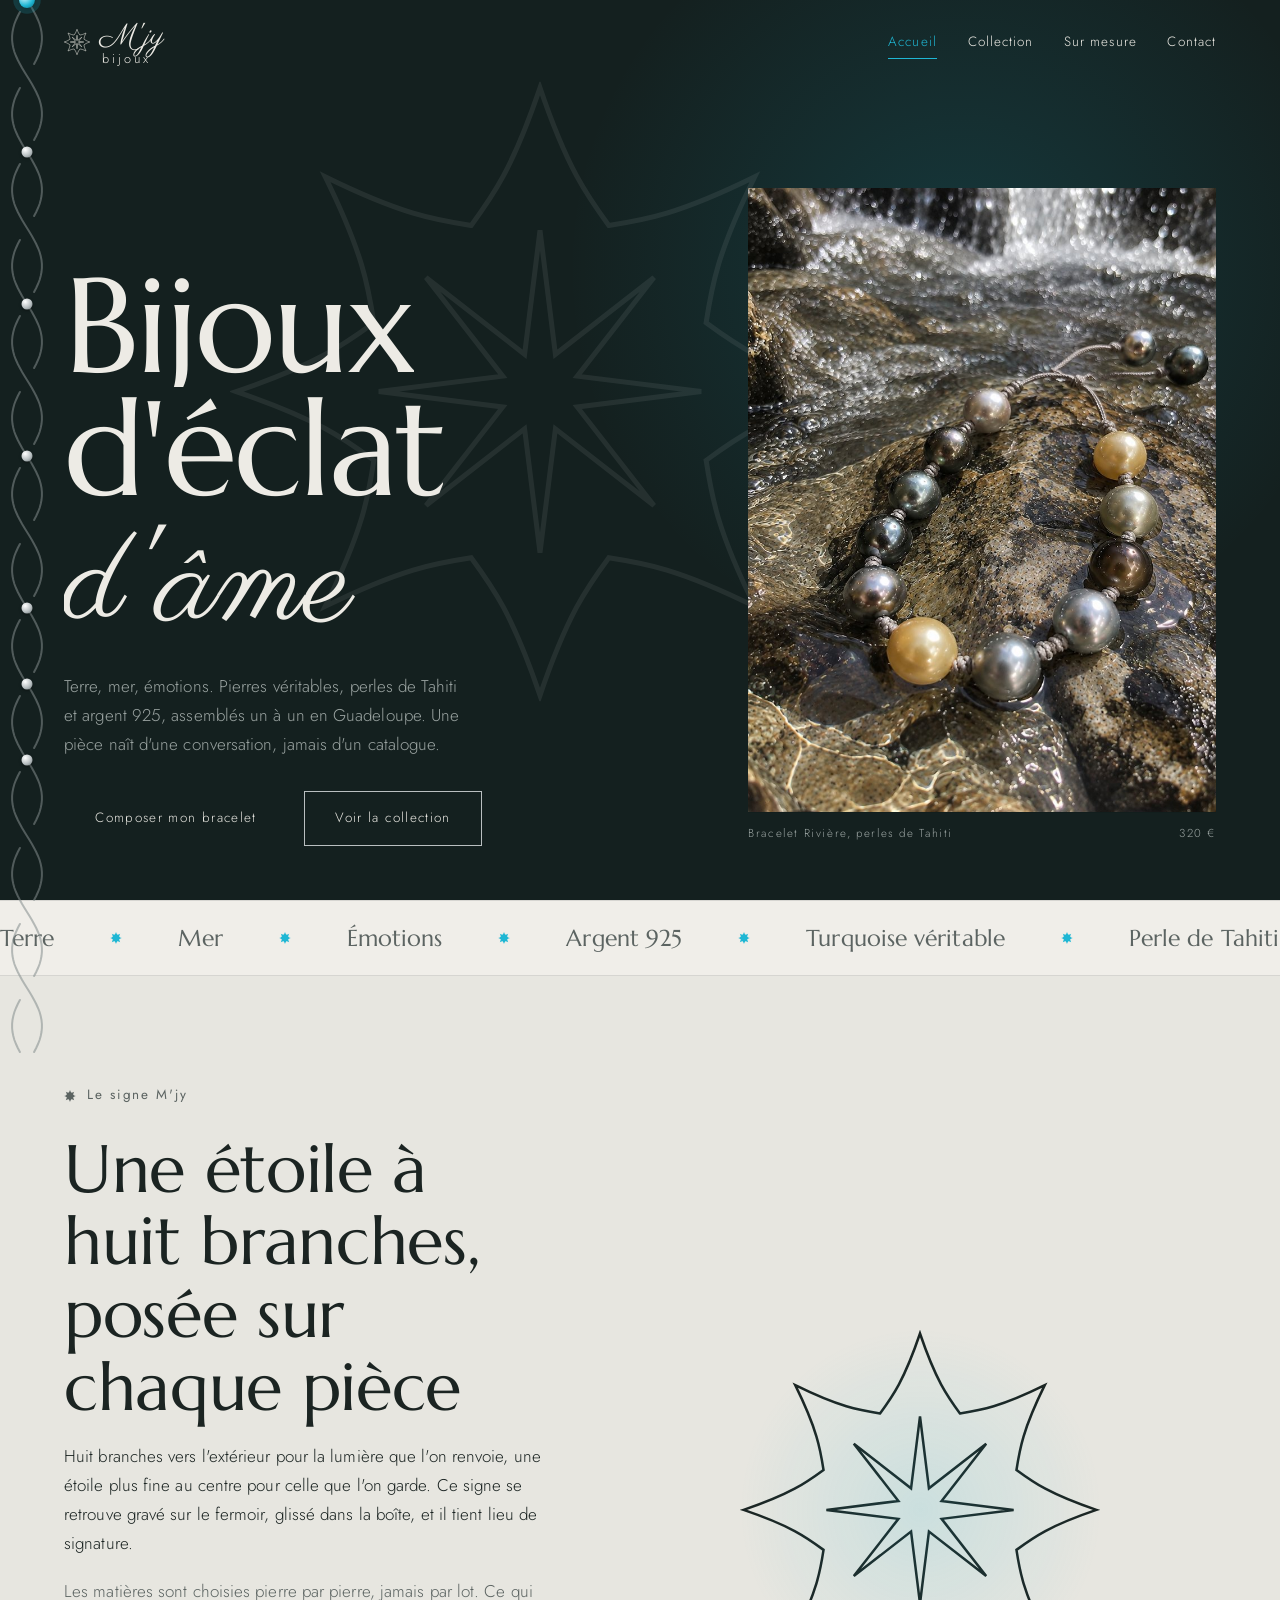
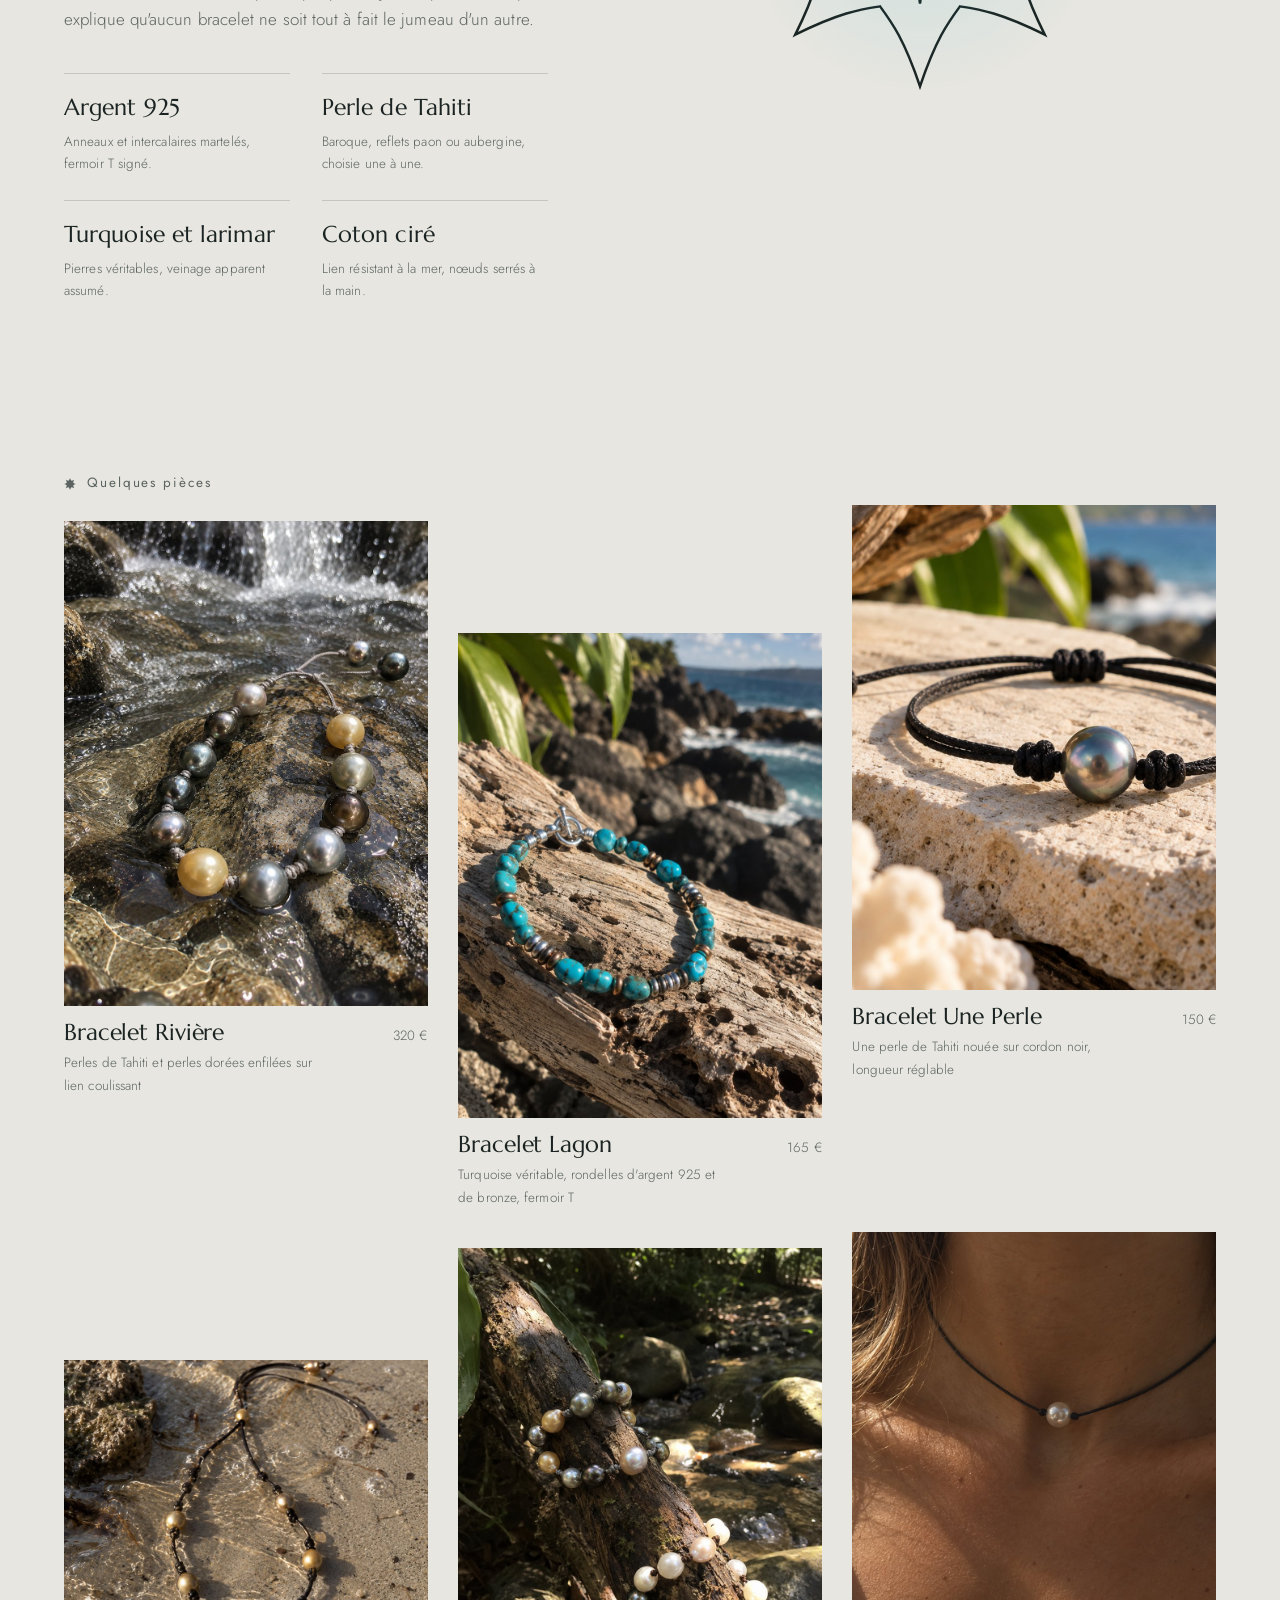
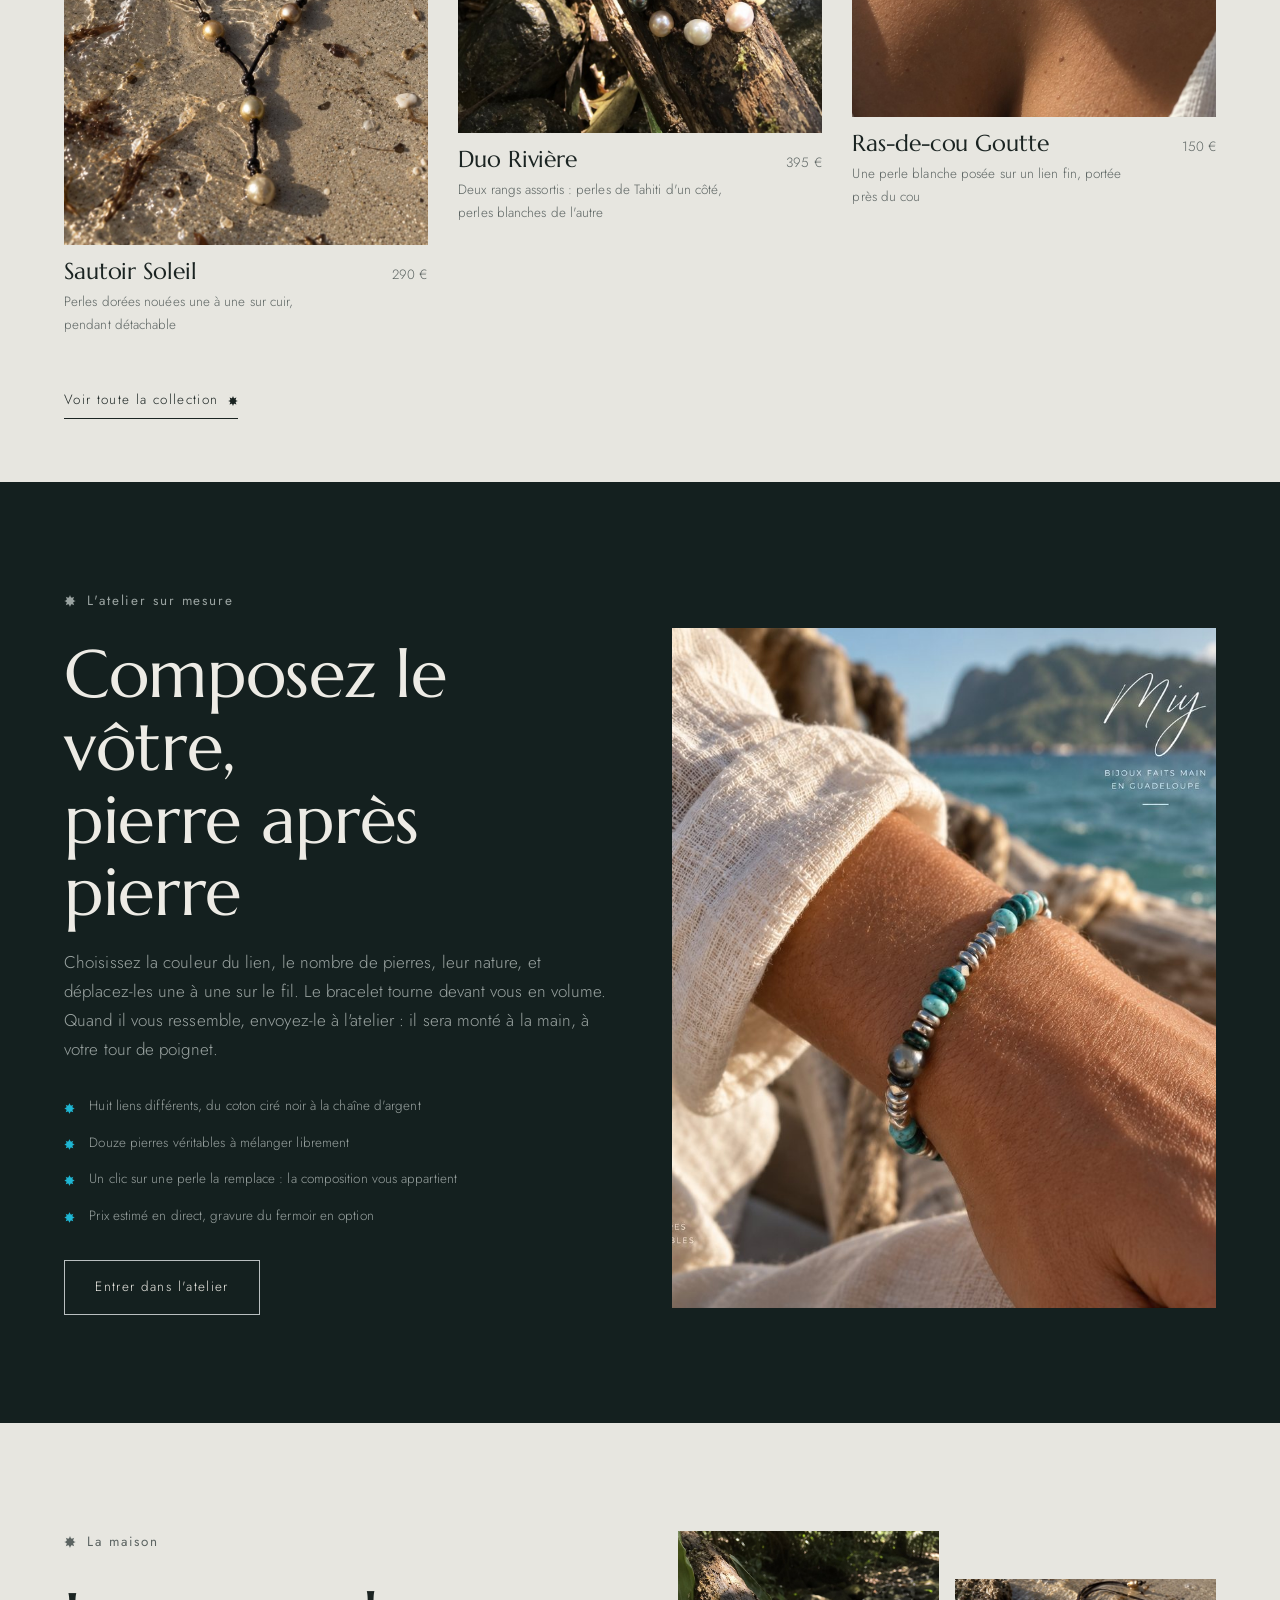
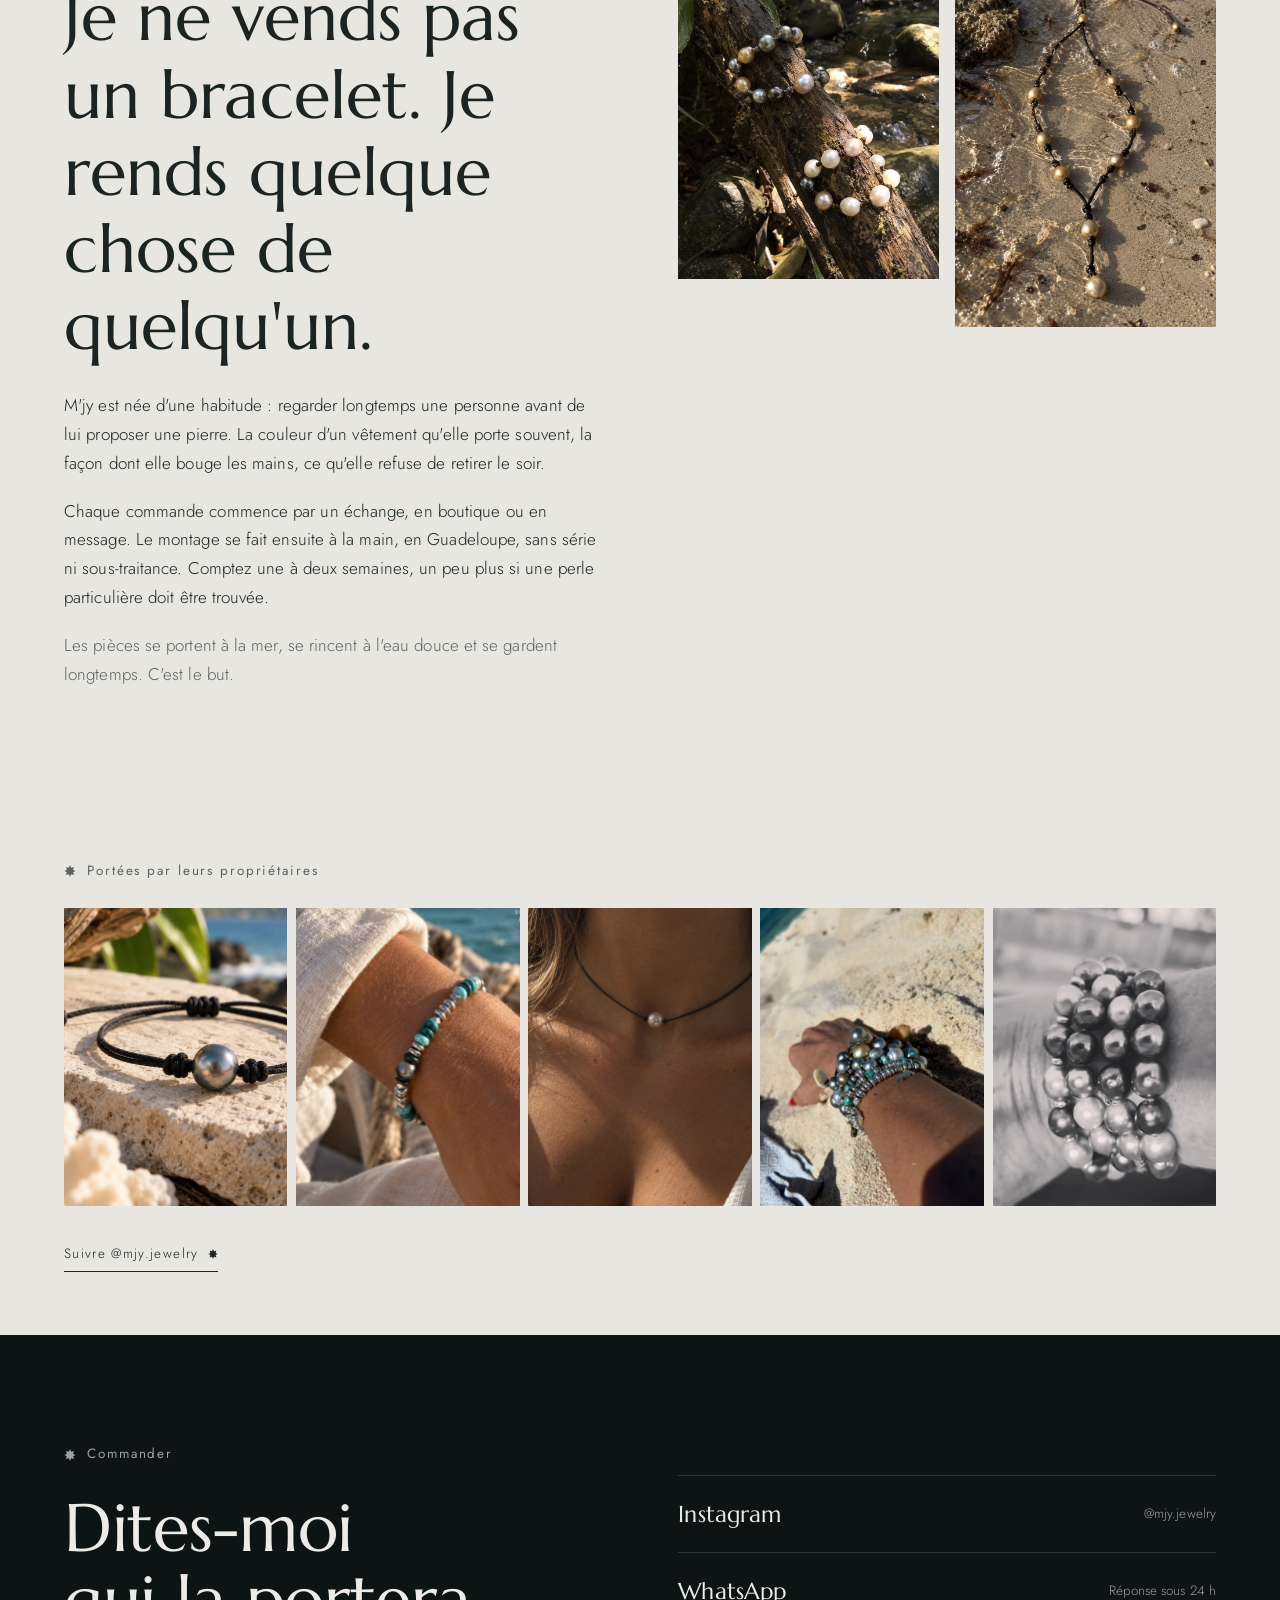
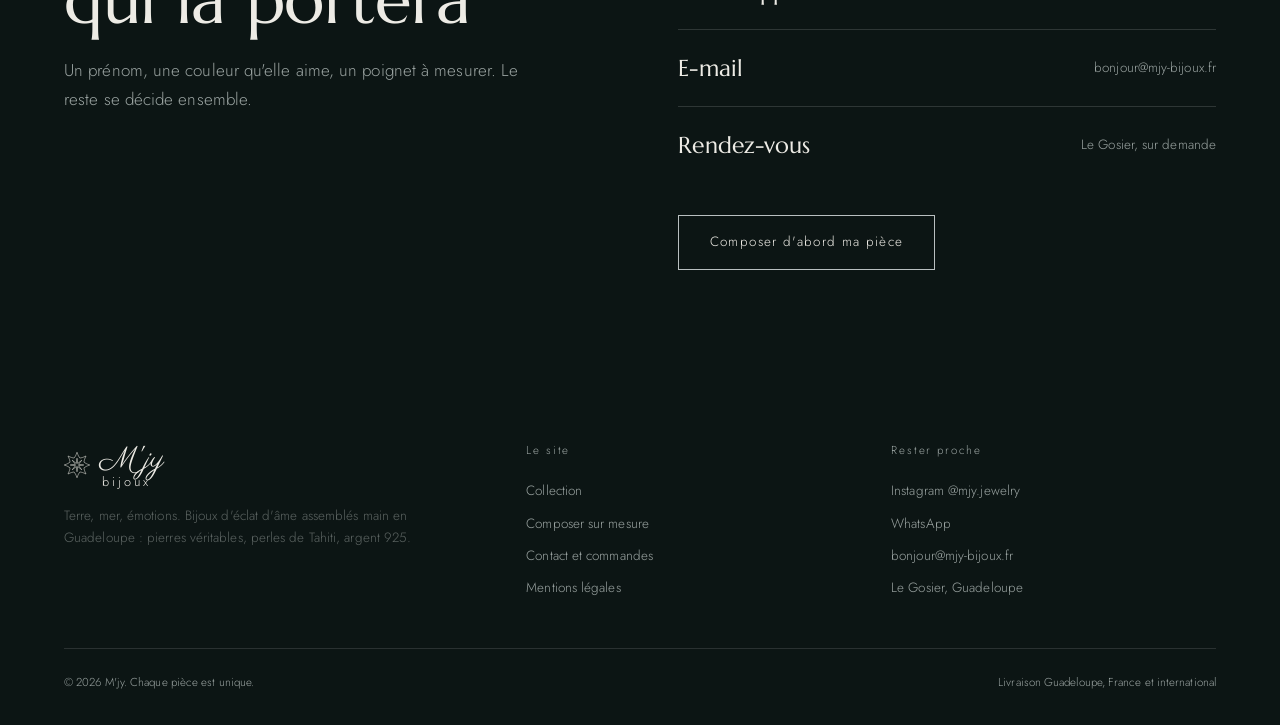
==== commit e40878ce: "Add files via upload" ====
--- a/index.html
+++ b/index.html
@@ -30,7 +30,7 @@
 </div>
 <svg class="curseur" data-curseur viewBox="0 0 200 200" aria-hidden="true" style="fill:currentColor"><use href="#etoile"/></svg>
 <div class="progression" data-progression><span></span></div>
-<div class="fil" data-fil><span class="fil__remplissage" data-fil-remplissage></span></div>
+<div class="fil" data-fil aria-hidden="true"></div>
 <div class="message" data-message role="status" aria-live="polite"></div>
 <header class="entete">
   <a class="marque" href="/" aria-label="M'jy, accueil">
@@ -50,6 +50,7 @@
 
   <section class="hero" data-perle="Ouverture">
     <span class="hero__lueur" aria-hidden="true"></span>
+    <span class="hero__filigrane" aria-hidden="true"><svg viewBox="0 0 200 200"><use href="#etoile"/></svg></span>
     <div class="enveloppe hero__grille">
       <div>
         <h1 class="hero__titre">
@@ -57,7 +58,7 @@
           <span class="mots"><span>d'éclat</span></span>
           <span class="mots"><span><em>d'âme</em></span></span>
         </h1>
-        <p class="hero__sous">Pierres véritables, perles de Tahiti et argent 925, assemblés un à un en Guadeloupe. Une pièce naît d'une conversation, jamais d'un catalogue.</p>
+        <p class="hero__sous">Terre, mer, émotions. Pierres véritables, perles de Tahiti et argent 925, assemblés un à un en Guadeloupe. Une pièce naît d'une conversation, jamais d'un catalogue.</p>
         <div style="display:flex;gap:1rem;flex-wrap:wrap">
           <a class="bouton bouton--plein" href="/atelier.html">Composer mon bracelet</a>
           <a class="bouton bouton--clair" href="/collection.html">Voir la collection</a>
@@ -65,9 +66,9 @@
       </div>
       <figure style="margin:0" data-parallaxe="26">
         <div class="hero__photo voile">
-          <img src="/assets/img/bracelet-signature.jpg" alt="Bracelet M'jy en turquoise, magnésite et perle de Tahiti" width="780" height="993" fetchpriority="high">
-        </div>
-        <figcaption class="hero__legende"><span>Bracelet M'jy, pièce première</span><span>150 €</span></figcaption>
+          <img src="/assets/img/p-riviere.jpg" alt="Bracelet Rivière, perles de Tahiti et perles dorées posé dans l'eau" width="900" height="1200" fetchpriority="high">
+        </div>
+        <figcaption class="hero__legende"><span>Bracelet Rivière, perles de Tahiti</span><span>320 €</span></figcaption>
       </figure>
     </div>
     <span class="hero__defile" aria-hidden="true">Faites défiler</span>
@@ -75,15 +76,15 @@
 
   <div class="bandeau" aria-hidden="true">
     <div class="bandeau__piste">
-      <span>Argent 925 <svg class="etoile" aria-hidden="true" style="fill:currentColor"><use href="#etoile"/></svg> Turquoise véritable <svg class="etoile" aria-hidden="true" style="fill:currentColor"><use href="#etoile"/></svg> Perle de Tahiti baroque <svg class="etoile" aria-hidden="true" style="fill:currentColor"><use href="#etoile"/></svg> Magnésite <svg class="etoile" aria-hidden="true" style="fill:currentColor"><use href="#etoile"/></svg> Larimar <svg class="etoile" aria-hidden="true" style="fill:currentColor"><use href="#etoile"/></svg> Coton ciré <svg class="etoile" aria-hidden="true" style="fill:currentColor"><use href="#etoile"/></svg> Fait main en Guadeloupe <svg class="etoile" aria-hidden="true" style="fill:currentColor"><use href="#etoile"/></svg></span>
-      <span>Argent 925 <svg class="etoile" aria-hidden="true" style="fill:currentColor"><use href="#etoile"/></svg> Turquoise véritable <svg class="etoile" aria-hidden="true" style="fill:currentColor"><use href="#etoile"/></svg> Perle de Tahiti baroque <svg class="etoile" aria-hidden="true" style="fill:currentColor"><use href="#etoile"/></svg> Magnésite <svg class="etoile" aria-hidden="true" style="fill:currentColor"><use href="#etoile"/></svg> Larimar <svg class="etoile" aria-hidden="true" style="fill:currentColor"><use href="#etoile"/></svg> Coton ciré <svg class="etoile" aria-hidden="true" style="fill:currentColor"><use href="#etoile"/></svg> Fait main en Guadeloupe <svg class="etoile" aria-hidden="true" style="fill:currentColor"><use href="#etoile"/></svg></span>
+      <span>Terre <svg class="etoile" aria-hidden="true" style="fill:currentColor"><use href="#etoile"/></svg> Mer <svg class="etoile" aria-hidden="true" style="fill:currentColor"><use href="#etoile"/></svg> Émotions <svg class="etoile" aria-hidden="true" style="fill:currentColor"><use href="#etoile"/></svg> Argent 925 <svg class="etoile" aria-hidden="true" style="fill:currentColor"><use href="#etoile"/></svg> Turquoise véritable <svg class="etoile" aria-hidden="true" style="fill:currentColor"><use href="#etoile"/></svg> Perle de Tahiti <svg class="etoile" aria-hidden="true" style="fill:currentColor"><use href="#etoile"/></svg> Cuir et coton ciré <svg class="etoile" aria-hidden="true" style="fill:currentColor"><use href="#etoile"/></svg> Fait main en Guadeloupe <svg class="etoile" aria-hidden="true" style="fill:currentColor"><use href="#etoile"/></svg></span>
+      <span>Terre <svg class="etoile" aria-hidden="true" style="fill:currentColor"><use href="#etoile"/></svg> Mer <svg class="etoile" aria-hidden="true" style="fill:currentColor"><use href="#etoile"/></svg> Émotions <svg class="etoile" aria-hidden="true" style="fill:currentColor"><use href="#etoile"/></svg> Argent 925 <svg class="etoile" aria-hidden="true" style="fill:currentColor"><use href="#etoile"/></svg> Turquoise véritable <svg class="etoile" aria-hidden="true" style="fill:currentColor"><use href="#etoile"/></svg> Perle de Tahiti <svg class="etoile" aria-hidden="true" style="fill:currentColor"><use href="#etoile"/></svg> Cuir et coton ciré <svg class="etoile" aria-hidden="true" style="fill:currentColor"><use href="#etoile"/></svg> Fait main en Guadeloupe <svg class="etoile" aria-hidden="true" style="fill:currentColor"><use href="#etoile"/></svg></span>
     </div>
   </div>
 
   <section class="section" data-perle="La signature">
     <div class="enveloppe signature">
       <div>
-        <p class="intitule"><svg class="etoile" aria-hidden="true" style="fill:currentColor"><use href="#etoile"/></svg> Le signe M'jy</p>
+        <p class="intitule reveler"><svg class="etoile" aria-hidden="true" style="fill:currentColor"><use href="#etoile"/></svg> Le signe M'jy</p>
         <h2 style="font-size:var(--t-xl);margin-bottom:1.2rem">Une étoile à huit branches,<br>posée sur chaque pièce</h2>
         <div class="mesure reveler">
           <p>Huit branches vers l'extérieur pour la lumière que l'on renvoie, une étoile plus fine au centre pour celle que l'on garde. Ce signe se retrouve gravé sur le fermoir, glissé dans la boîte, et il tient lieu de signature.</p>
@@ -104,73 +105,73 @@
 
   <section class="section section--serree" data-perle="Les pièces">
     <div class="enveloppe">
-      <p class="intitule"><svg class="etoile" aria-hidden="true" style="fill:currentColor"><use href="#etoile"/></svg> Quelques pièces</p>
+      <p class="intitule reveler"><svg class="etoile" aria-hidden="true" style="fill:currentColor"><use href="#etoile"/></svg> Quelques pièces</p>
       <div class="pieces">
       <article class="piece  reveler">
         <div class="piece__cadre voile">
-          <img src="/assets/img/bracelet-signature.jpg" alt="Bracelet M'jy — Anneaux d'argent 925, turquoise, magnésite et une perle de Tahiti baroque" loading="lazy" width="560" height="746">
-          <span class="piece__etiquette">Pièce première</span>
-        </div>
-        <div class="piece__pied">
-          <h3 class="piece__nom">Bracelet M'jy</h3>
-          <span class="piece__prix">150 €</span>
-        </div>
-        <p class="piece__matiere">Anneaux d'argent 925, turquoise, magnésite et une perle de Tahiti baroque</p>
+          <img src="/assets/img/p-riviere.jpg" alt="Bracelet Rivière — Perles de Tahiti et perles dorées enfilées sur lien coulissant" loading="lazy" width="560" height="746">
+          <span class="piece__etiquette">Perles</span>
+        </div>
+        <div class="piece__pied">
+          <h3 class="piece__nom">Bracelet Rivière</h3>
+          <span class="piece__prix">320 €</span>
+        </div>
+        <p class="piece__matiere">Perles de Tahiti et perles dorées enfilées sur lien coulissant</p>
       </article>
       <article class="piece piece--haute reveler">
         <div class="piece__cadre voile">
-          <img src="/assets/img/turquoise-bois.jpg" alt="Bracelet Lagon — Turquoise véritable et anneaux d'argent martelés" loading="lazy" width="560" height="746">
+          <img src="/assets/img/p-lagon.jpg" alt="Bracelet Lagon — Turquoise véritable, rondelles d'argent 925 et de bronze, fermoir T" loading="lazy" width="560" height="746">
           <span class="piece__etiquette">Turquoise</span>
         </div>
         <div class="piece__pied">
           <h3 class="piece__nom">Bracelet Lagon</h3>
           <span class="piece__prix">165 €</span>
         </div>
-        <p class="piece__matiere">Turquoise véritable et anneaux d'argent martelés</p>
+        <p class="piece__matiere">Turquoise véritable, rondelles d'argent 925 et de bronze, fermoir T</p>
       </article>
       <article class="piece piece--basse reveler">
         <div class="piece__cadre voile">
-          <img src="/assets/img/collier-eau.jpg" alt="Sautoir Écume — Perles de Tahiti et perles dorées nouées sur coton ciré" loading="lazy" width="560" height="746">
+          <img src="/assets/img/p-perle-cordon.jpg" alt="Bracelet Une Perle — Une perle de Tahiti nouée sur cordon noir, longueur réglable" loading="lazy" width="560" height="746">
+          <span class="piece__etiquette">Signature</span>
+        </div>
+        <div class="piece__pied">
+          <h3 class="piece__nom">Bracelet Une Perle</h3>
+          <span class="piece__prix">150 €</span>
+        </div>
+        <p class="piece__matiere">Une perle de Tahiti nouée sur cordon noir, longueur réglable</p>
+      </article>
+      <article class="piece piece--haute reveler">
+        <div class="piece__cadre voile">
+          <img src="/assets/img/p-sautoir-or.jpg" alt="Sautoir Soleil — Perles dorées nouées une à une sur cuir, pendant détachable" loading="lazy" width="560" height="746">
           <span class="piece__etiquette">Sautoir</span>
         </div>
         <div class="piece__pied">
-          <h3 class="piece__nom">Sautoir Écume</h3>
+          <h3 class="piece__nom">Sautoir Soleil</h3>
           <span class="piece__prix">290 €</span>
         </div>
-        <p class="piece__matiere">Perles de Tahiti et perles dorées nouées sur coton ciré</p>
-      </article>
-      <article class="piece piece--haute reveler">
-        <div class="piece__cadre voile">
-          <img src="/assets/img/collier-ras-cou.jpg" alt="Ras-de-cou Goutte — Une seule perle de Tahiti sur lien fin ajustable" loading="lazy" width="560" height="746">
+        <p class="piece__matiere">Perles dorées nouées une à une sur cuir, pendant détachable</p>
+      </article>
+      <article class="piece  reveler">
+        <div class="piece__cadre voile">
+          <img src="/assets/img/p-duo.jpg" alt="Duo Rivière — Deux rangs assortis : perles de Tahiti d'un côté, perles blanches de l'autre" loading="lazy" width="560" height="746">
+          <span class="piece__etiquette">Duo</span>
+        </div>
+        <div class="piece__pied">
+          <h3 class="piece__nom">Duo Rivière</h3>
+          <span class="piece__prix">395 €</span>
+        </div>
+        <p class="piece__matiere">Deux rangs assortis : perles de Tahiti d'un côté, perles blanches de l'autre</p>
+      </article>
+      <article class="piece piece--basse reveler">
+        <div class="piece__cadre voile">
+          <img src="/assets/img/p-choker.jpg" alt="Ras-de-cou Goutte — Une perle blanche posée sur un lien fin, portée près du cou" loading="lazy" width="560" height="746">
           <span class="piece__etiquette">Minimal</span>
         </div>
         <div class="piece__pied">
           <h3 class="piece__nom">Ras-de-cou Goutte</h3>
-          <span class="piece__prix">180 €</span>
-        </div>
-        <p class="piece__matiere">Une seule perle de Tahiti sur lien fin ajustable</p>
-      </article>
-      <article class="piece  reveler">
-        <div class="piece__cadre voile">
-          <img src="/assets/img/bracelet-granit.jpg" alt="Bracelet Rivage — Perles de Tahiti grises et dorées, nœuds faits main" loading="lazy" width="560" height="746">
-          <span class="piece__etiquette">Perles</span>
-        </div>
-        <div class="piece__pied">
-          <h3 class="piece__nom">Bracelet Rivage</h3>
-          <span class="piece__prix">260 €</span>
-        </div>
-        <p class="piece__matiere">Perles de Tahiti grises et dorées, nœuds faits main</p>
-      </article>
-      <article class="piece piece--basse reveler">
-        <div class="piece__cadre voile">
-          <img src="/assets/img/perles-bois.jpg" alt="Collier Bois Flotté — Perles baroques crème et grises, longueur libre" loading="lazy" width="560" height="746">
-          <span class="piece__etiquette">Baroque</span>
-        </div>
-        <div class="piece__pied">
-          <h3 class="piece__nom">Collier Bois Flotté</h3>
-          <span class="piece__prix">240 €</span>
-        </div>
-        <p class="piece__matiere">Perles baroques crème et grises, longueur libre</p>
+          <span class="piece__prix">150 €</span>
+        </div>
+        <p class="piece__matiere">Une perle blanche posée sur un lien fin, portée près du cou</p>
       </article>
       </div>
       <p style="margin-top:3rem"><a class="lien-souligne" href="/collection.html">Voir toute la collection <svg class="etoile" aria-hidden="true" style="fill:currentColor"><use href="#etoile"/></svg></a></p>
@@ -180,7 +181,7 @@
   <section class="section section--sombre" data-perle="Sur mesure">
     <div class="enveloppe sur-mesure">
       <div>
-        <p class="intitule"><svg class="etoile" aria-hidden="true" style="fill:currentColor"><use href="#etoile"/></svg> L'atelier sur mesure</p>
+        <p class="intitule reveler"><svg class="etoile" aria-hidden="true" style="fill:currentColor"><use href="#etoile"/></svg> L'atelier sur mesure</p>
         <h2 style="font-size:var(--t-xl);margin-bottom:1.2rem">Composez le vôtre,<br>pierre après pierre</h2>
         <p class="doux mesure">Choisissez la couleur du lien, le nombre de pierres, leur nature, et déplacez-les une à une sur le fil. Le bracelet tourne devant vous en volume. Quand il vous ressemble, envoyez-le à l'atelier : il sera monté à la main, à votre tour de poignet.</p>
         <ul class="sur-mesure__puces">
@@ -192,7 +193,7 @@
         <a class="bouton bouton--clair" href="/atelier.html">Entrer dans l'atelier</a>
       </div>
       <figure class="sur-mesure__visuel voile" style="margin:0" data-parallaxe="18">
-        <img src="/assets/img/empilement-atelier.jpg" alt="Empilement de bracelets M'jy composés sur mesure" loading="lazy" width="560" height="748">
+        <img src="/assets/img/m-poignet.jpg" alt="Bracelet M'jy turquoise et argent porté au poignet" loading="lazy" width="1000" height="1000">
       </figure>
     </div>
   </section>
@@ -200,7 +201,7 @@
   <section class="section" data-perle="La maison">
     <div class="enveloppe maison">
       <div>
-        <p class="intitule"><svg class="etoile" aria-hidden="true" style="fill:currentColor"><use href="#etoile"/></svg> La maison</p>
+        <p class="intitule reveler"><svg class="etoile" aria-hidden="true" style="fill:currentColor"><use href="#etoile"/></svg> La maison</p>
         <blockquote class="citation" style="margin:0 0 1.6rem">Je ne vends pas un bracelet. Je rends quelque chose de quelqu'un.</blockquote>
         <div class="mesure reveler">
           <p>M'jy est née d'une habitude : regarder longtemps une personne avant de lui proposer une pierre. La couleur d'un vêtement qu'elle porte souvent, la façon dont elle bouge les mains, ce qu'elle refuse de retirer le soir.</p>
@@ -209,20 +210,20 @@
         </div>
       </div>
       <div class="maison__photos">
-        <figure class="voile"><img src="/assets/img/poignet-sable.jpg" alt="Bracelets M'jy portés au poignet sur le sable" loading="lazy" width="560" height="746"></figure>
-        <figure class="voile"><img src="/assets/img/poignet-ciel.jpg" alt="Empilement de bracelets M'jy en plein soleil" loading="lazy" width="560" height="748"></figure>
+        <figure class="voile"><img src="/assets/img/p-duo.jpg" alt="Duo Rivière posé sur un tronc au bord de la rivière" loading="lazy" width="900" height="1200"></figure>
+        <figure class="voile"><img src="/assets/img/p-sautoir-or.jpg" alt="Sautoir Soleil en perles dorées sur le sable" loading="lazy" width="900" height="1200"></figure>
       </div>
     </div>
   </section>
 
   <section class="section section--serree" data-perle="Portées">
     <div class="enveloppe">
-      <p class="intitule"><svg class="etoile" aria-hidden="true" style="fill:currentColor"><use href="#etoile"/></svg> Portées par leurs propriétaires</p>
+      <p class="intitule reveler"><svg class="etoile" aria-hidden="true" style="fill:currentColor"><use href="#etoile"/></svg> Portées par leurs propriétaires</p>
       <div class="ruban">
-        <figure class="voile"><img src="/assets/img/poignet-empile.jpg" alt="Bracelets superposés au poignet" loading="lazy" width="560" height="746"></figure>
-        <figure class="voile"><img src="/assets/img/poignet-terrain.jpg" alt="Bracelets M'jy portés au quotidien" loading="lazy" width="560" height="737"></figure>
-        <figure class="voile"><img src="/assets/img/collier-ras-cou.jpg" alt="Ras-de-cou perle de Tahiti" loading="lazy" width="560" height="650"></figure>
-        <figure class="voile"><img src="/assets/img/sautoir-chemise.jpg" alt="Sautoir porté sur une chemise blanche" loading="lazy" width="560" height="748"></figure>
+        <figure class="voile"><img src="/assets/img/p-perle-cordon.jpg" alt="Bracelet une perle de Tahiti sur cordon noir" loading="lazy" width="900" height="1200"></figure>
+        <figure class="voile"><img src="/assets/img/p-poignet-turquoise.jpg" alt="Bracelet turquoise et argent porté au poignet" loading="lazy" width="900" height="1200"></figure>
+        <figure class="voile"><img src="/assets/img/p-choker.jpg" alt="Ras-de-cou une perle blanche" loading="lazy" width="900" height="1200"></figure>
+        <figure class="voile"><img src="/assets/img/poignet-sable.jpg" alt="Bracelets portés sur le sable" loading="lazy" width="560" height="746"></figure>
         <figure class="voile"><img src="/assets/img/perles-noires.jpg" alt="Gros plan sur des perles sombres" loading="lazy" width="560" height="748"></figure>
       </div>
       <p style="margin-top:2rem"><a class="lien-souligne" href="https://www.instagram.com/mjy.jewelry/" target="_blank" rel="noopener">Suivre @mjy.jewelry <svg class="etoile" aria-hidden="true" style="fill:currentColor"><use href="#etoile"/></svg></a></p>
@@ -232,7 +233,7 @@
   <section class="section section--nuit" data-perle="Contact">
     <div class="enveloppe contact">
       <div>
-        <p class="intitule"><svg class="etoile" aria-hidden="true" style="fill:currentColor"><use href="#etoile"/></svg> Commander</p>
+        <p class="intitule reveler"><svg class="etoile" aria-hidden="true" style="fill:currentColor"><use href="#etoile"/></svg> Commander</p>
         <h2 style="font-size:var(--t-xl)">Dites-moi<br>qui la portera</h2>
         <p class="doux mesure--courte" style="margin-top:1.2rem">Un prénom, une couleur qu'elle aime, un poignet à mesurer. Le reste se décide ensemble.</p>
       </div>
@@ -257,7 +258,7 @@
           <svg class="etoile marque__etoile" aria-hidden="true" style="fill:none;stroke:currentColor;stroke-width:4"><use href="#etoile"/></svg>
           <span class="marque__nom">M'jy<small>bijoux</small></span>
         </a>
-        <p class="doux mesure--courte" style="font-size:var(--t-s)">Bijoux d'éclat d'âme, assemblés main en Guadeloupe. Pierres véritables, perles de Tahiti, argent 925.</p>
+        <p class="doux mesure--courte" style="font-size:var(--t-s)">Terre, mer, émotions. Bijoux d'éclat d'âme assemblés main en Guadeloupe : pierres véritables, perles de Tahiti, argent 925.</p>
       </div>
       <div>
         <p class="pied__titre">Le site</p>
--- a/css/style.css
+++ b/css/style.css
@@ -36,11 +36,11 @@
   --t-hero:clamp(3rem, 10.5vw, 8.6rem);
 
   /* Rythme */
-  --marge:clamp(1.25rem, 5vw, 5.5rem);
-  --fil:clamp(1.25rem, 5vw, 5.5rem); /* position du fil vertical */
-  --section-y:clamp(5rem, 12vh, 10rem);
+  --marge:clamp(2.2rem, 5vw, 5.5rem);
+    --section-y:clamp(5rem, 12vh, 10rem);
   --max:1440px;
 
+  --fil-brut:rgba(132,140,140,.55);
   --lent:1.1s cubic-bezier(.19,1,.22,1);
   --moyen:.6s cubic-bezier(.19,1,.22,1);
   --court:.3s cubic-bezier(.4,0,.2,1);
@@ -106,7 +106,12 @@
   display:flex;align-items:center;gap:.7rem;
 }
 .section--sombre .intitule,.section--nuit .intitule{color:var(--texte-inverse-doux)}
-.intitule .etoile{width:11px;height:11px;flex:none}
+.intitule .etoile{
+  width:12px;height:12px;flex:none;
+  rotate:-135deg;scale:.25;
+  transition:rotate 1.5s var(--lent) .1s, scale 1.5s var(--lent) .1s;
+}
+.intitule.est-vue .etoile{rotate:0deg;scale:1}
 
 .mesure{max-width:62ch}
 .mesure--courte{max-width:46ch}
@@ -117,51 +122,58 @@
 .etoile{display:inline-block;vertical-align:middle;color:inherit}
 .etoile path{vector-effect:non-scaling-stroke}
 
-/* ---------- 5. Le fil (colonne vertébrale du site) ---------- */
+/* =========================================================
+   5. LE FIL — deux brins tressés sur toute la hauteur de page
+   ========================================================= */
 .fil{
-  position:fixed;
-  top:0;bottom:0;
-  left:calc(var(--fil) * .5);
-  width:1px;
-  background:rgba(27,36,34,.14);
-  z-index:40;
-  pointer-events:none;
-}
-body.fond-sombre .fil{background:rgba(255,255,255,.16)}
-.fil__remplissage{
-  position:absolute;top:0;left:0;width:100%;
-  height:0;
-  background:linear-gradient(180deg,var(--lagon-profond),var(--lagon));
-  transform-origin:top;
-  will-change:height;
-}
+  position:fixed;top:0;left:0;height:100vh;height:100svh;
+  z-index:6;pointer-events:none;
+  animation:filRespire 14s ease-in-out infinite alternate;
+}
+@keyframes filRespire{from{transform:translateX(-1.5px)}to{transform:translateX(1.5px)}}
+
+.fil__toile{display:block;overflow:visible}
+.fil__brins path{fill:none;stroke-linecap:round}
+.fil__brins--fond path{stroke:var(--fil-brut);stroke-width:2}
+.fil__brins--vif path{
+  stroke:var(--lagon);stroke-width:2.6;
+  filter:drop-shadow(0 0 4px rgba(31,183,212,.45));
+}
+.fil__brins--vif{transition:clip-path .18s linear}
+
+/* la perle d'argent enfilée à chaque section */
 .fil__perle{
-  position:fixed;
-  left:calc(var(--fil) * .5);
-  width:7px;height:7px;border-radius:50%;
+  position:absolute;width:11px;height:11px;border-radius:50%;
   translate:-50% -50%;
-  background:var(--sable);
-  border:1px solid rgba(27,36,34,.25);
-  z-index:41;
-  transition:background .5s ease, box-shadow .5s ease, scale .5s var(--lent);
-  pointer-events:none;
-}
-body.fond-sombre .fil__perle{background:rgba(255,255,255,.28);border-color:rgba(255,255,255,.4)}
-.fil__perle.est-active{
-  background:var(--lagon);
-  border-color:var(--lagon);
-  scale:1.5;
-  box-shadow:0 0 0 4px rgba(31,183,212,.16);
-}
-@media (max-width:900px){.fil,.fil__perle{display:none}}
-
-/* barre de progression mobile */
-.progression{
-  position:fixed;top:0;left:0;height:2px;width:100%;
-  background:transparent;z-index:60;display:none;
-}
-.progression span{display:block;height:100%;width:0;background:var(--lagon)}
-@media (max-width:900px){.progression{display:block}}
+  background:radial-gradient(circle at 34% 30%,#ffffff,#b9c0c2 55%,#6d7678);
+  box-shadow:0 1px 3px rgba(0,0,0,.45);
+  transition:scale .7s var(--lent),box-shadow .7s ease,background .7s ease;
+}
+.fil__perle.est-enfilee{
+  scale:1.45;
+  background:radial-gradient(circle at 34% 30%,#d8f6fd,var(--lagon) 58%,#0c6c80);
+  box-shadow:0 0 0 4px rgba(31,183,212,.18),0 1px 4px rgba(0,0,0,.4);
+}
+
+/* l'étoile M'jy qui descend le fil au rythme de la lecture */
+.fil__voyageur{
+  position:absolute;top:0;left:0;
+  width:22px;height:22px;margin:-11px 0 0 -11px;
+  color:var(--lagon);opacity:0;
+  transition:opacity .5s ease;
+  will-change:transform;
+}
+.fil__voyageur.est-visible{opacity:1}
+.fil__voyageur svg{
+  width:100%;height:100%;
+  fill:none;stroke:currentColor;stroke-width:9;
+  filter:drop-shadow(0 0 6px rgba(31,183,212,.6));
+}
+
+@media (max-width:900px){
+  .fil__perle{width:8px;height:8px}
+  .fil__voyageur{width:16px;height:16px;margin:-8px 0 0 -8px}
+}
 
 /* ---------- 6. Curseur étoile ---------- */
 .curseur{
@@ -185,7 +197,14 @@
   transition:opacity .9s ease .35s, visibility 0s linear 1.25s;
 }
 .rideau.est-parti{opacity:0;visibility:hidden}
-.rideau__etoile{width:86px;height:86px;color:var(--argent-clair)}
+.rideau__etoile{
+  width:96px;height:96px;color:var(--argent-clair);
+  animation:sortirEtoile 1.2s cubic-bezier(.19,1,.22,1) 1.35s both;
+}
+@keyframes sortirEtoile{
+  0%{rotate:0deg;scale:1}
+  100%{rotate:45deg;scale:1.22;opacity:.25}
+}
 .rideau__etoile path{
   fill:none;stroke:currentColor;stroke-width:1.2;
   stroke-dasharray:1200;stroke-dashoffset:1200;
@@ -215,7 +234,7 @@
   border-bottom-color:rgba(255,255,255,.12);
 }
 .marque{display:flex;align-items:center;gap:.6rem;line-height:1}
-.marque__etoile{width:26px;height:26px}
+.marque__etoile{width:26px;height:26px;transition:rotate .15s linear}
 .marque__nom{
   font-family:var(--signature);
   font-size:1.9rem;
@@ -275,6 +294,14 @@
   background:radial-gradient(circle at 50% 50%, rgba(31,183,212,.16), transparent 62%);
   pointer-events:none;
 }
+.hero__filigrane{
+  position:absolute;left:18%;top:44%;width:min(54vw,620px);
+  translate:0 -50%;color:var(--argent);opacity:.1;pointer-events:none;
+  animation:tournerLent 120s linear infinite;
+}
+.hero__filigrane svg{width:100%;height:auto;fill:none;stroke:currentColor;stroke-width:1.6}
+@keyframes tournerLent{to{rotate:360deg}}
+@media (max-width:820px){.hero__filigrane{left:-16%;top:38%;width:110vw;opacity:.07}}
 .hero__grille{
   position:relative;width:100%;
   display:grid;
@@ -514,8 +541,9 @@
    ========================================================= */
 .atelier{
   min-height:100svh;background:var(--encre-nuit);color:var(--texte-inverse);
-  padding-top:5.2rem;
-}
+  padding-top:5.2rem;padding-left:54px;
+}
+@media (max-width:900px){.atelier{padding-left:24px}}
 .atelier__grille{
   display:grid;
   grid-template-columns:minmax(0,1fr) minmax(320px,400px);
@@ -588,7 +616,13 @@
 }
 .pierre:hover{border-color:rgba(255,255,255,.3);color:var(--texte-inverse)}
 .pierre[aria-pressed="true"]{border-color:var(--lagon);color:var(--texte-inverse);background:rgba(31,183,212,.08)}
-.pierre i{width:22px;height:22px;border-radius:50%;display:block}
+.pierre i{
+  width:26px;height:26px;border-radius:50%;display:block;
+  background-size:cover;background-position:center;
+  box-shadow:inset -3px -4px 7px rgba(0,0,0,.5),
+             inset 3px 3px 6px rgba(255,255,255,.3),
+             0 1px 3px rgba(0,0,0,.4);
+}
 
 .curseur-valeur{width:100%;-webkit-appearance:none;appearance:none;background:transparent;height:24px}
 .curseur-valeur::-webkit-slider-runnable-track{height:1px;background:rgba(255,255,255,.28)}
@@ -647,3 +681,49 @@
   .mots > span{transform:none}
   .curseur{display:none}
 }
+
+
+/* =========================================================
+   25. L'étoile M'jy, en mouvement
+   ========================================================= */
+.intitule .etoile{
+  transition:rotate 1.2s var(--lent), scale .9s var(--lent);
+  scale:.2;rotate:-90deg;
+}
+.est-vue .intitule .etoile,.intitule.est-vue .etoile{scale:1;rotate:0deg}
+
+/* rideau : l'étoile se dessine puis pivote */
+.rideau__etoile{animation:rideau-pivot 2.3s cubic-bezier(.19,1,.22,1) forwards}
+@keyframes rideau-pivot{
+  0%,55%{rotate:0deg;scale:1}
+  100%{rotate:45deg;scale:1.1}
+}
+
+/* séparateur étoilé entre deux sections */
+.constellation{
+  display:flex;align-items:center;gap:1.1rem;justify-content:center;
+  color:var(--texte-doux);
+}
+.constellation .etoile{width:9px;height:9px}
+.constellation .etoile:nth-child(2){width:15px;height:15px;color:var(--lagon)}
+.constellation span{flex:1;height:1px;background:currentColor;opacity:.22;max-width:180px}
+.section--sombre .constellation,.section--nuit .constellation{color:var(--texte-inverse-doux)}
+
+/* =========================================================
+   26. Révélations complémentaires
+   ========================================================= */
+.monte{opacity:0;transform:translateY(26px);transition:opacity 1s var(--lent),transform 1s var(--lent)}
+.monte.est-vue{opacity:1;transform:none}
+
+.piece__cadre::after{
+  content:"";position:absolute;inset:0;pointer-events:none;
+  background:linear-gradient(180deg,transparent 55%,rgba(20,32,31,.28));
+  opacity:0;transition:opacity var(--moyen);
+}
+.piece:hover .piece__cadre::after{opacity:1}
+
+@media (prefers-reduced-motion:reduce){
+  .marque__etoile,.fil__voyageur svg,.hero__filigrane,.rideau__etoile{animation:none}
+  .intitule .etoile{scale:1;rotate:0deg}
+  .monte{opacity:1;transform:none}
+}
